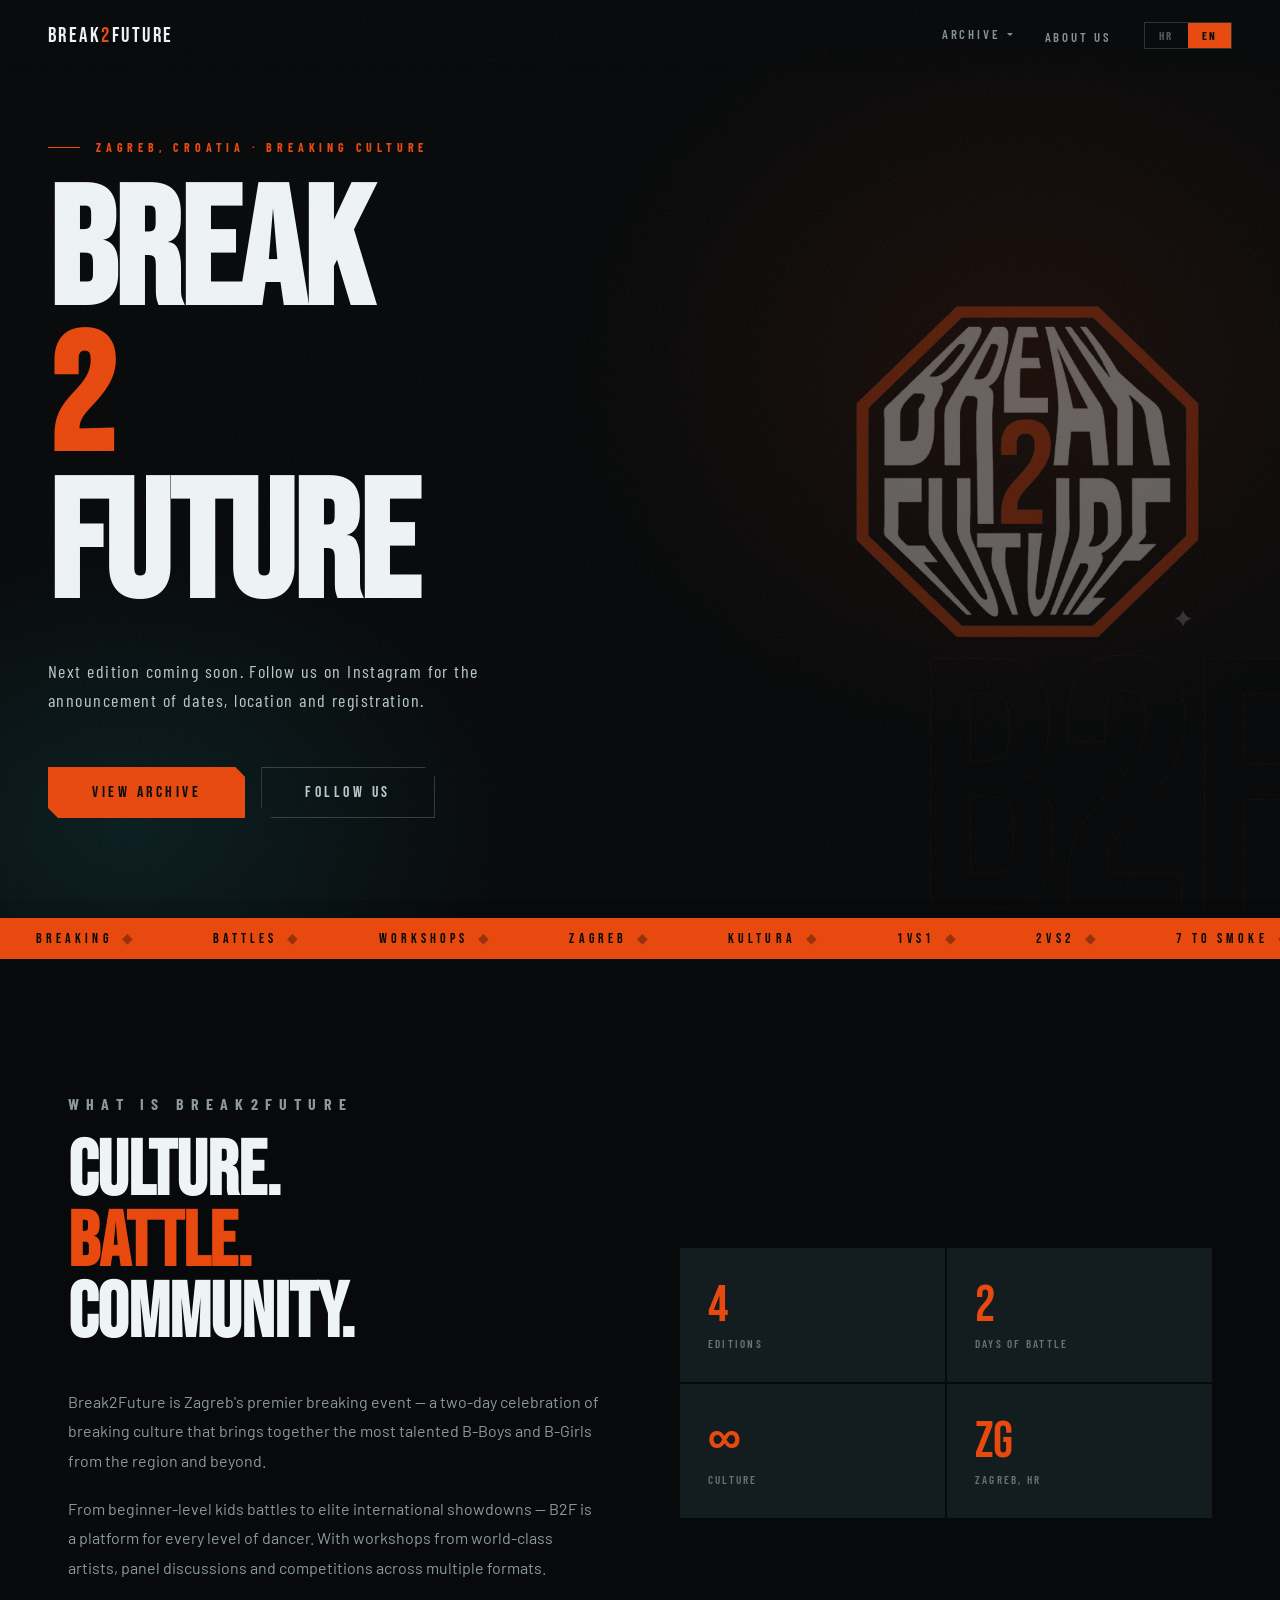
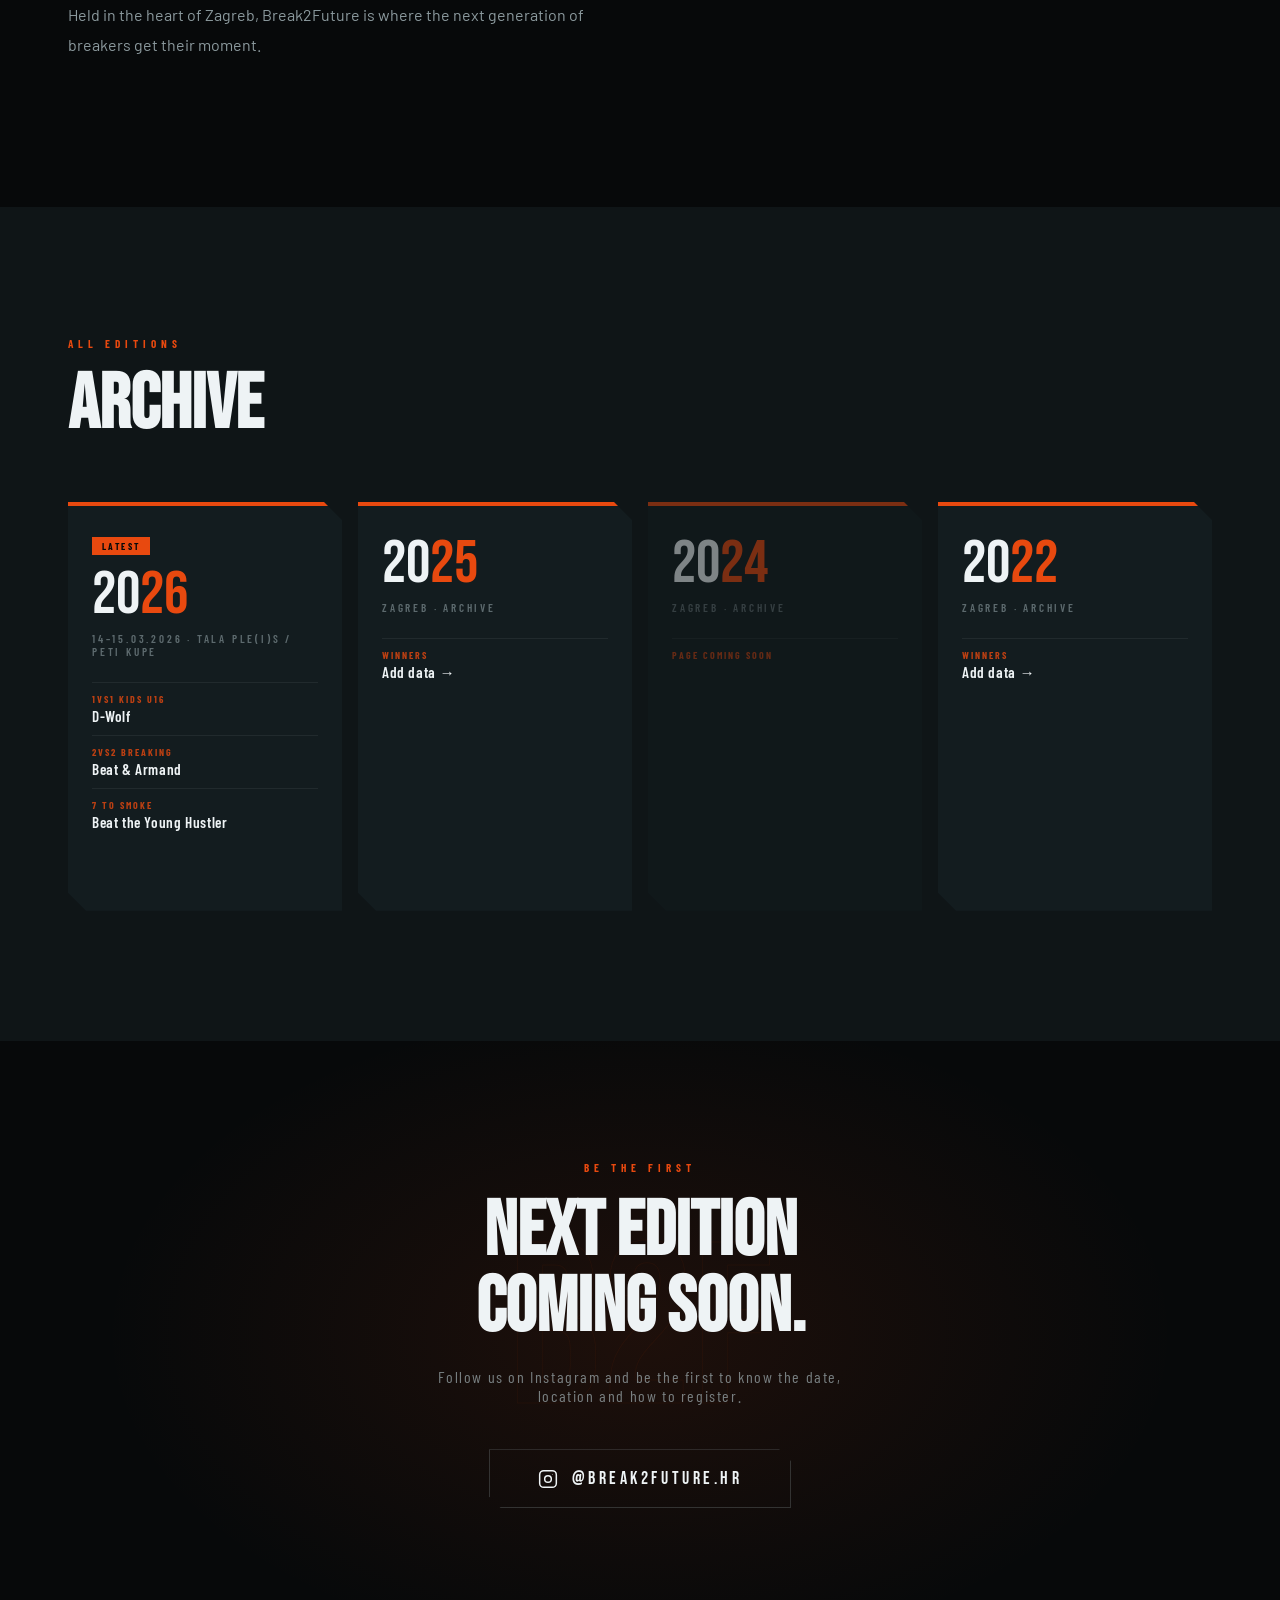
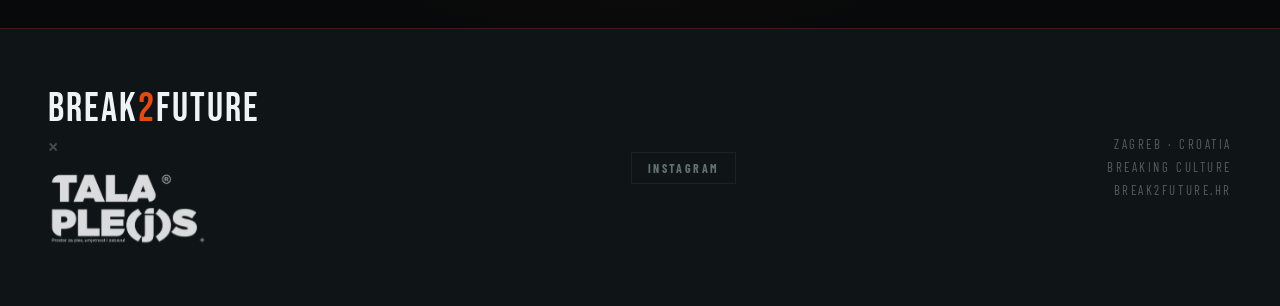
==== index.html @ 389955ac "Hero fix, unified footer + hamburger nav on all pages - index.html: 2 orange, FUTURE white in hero t" ====
<!DOCTYPE html>
<html lang="en">
<head>
<meta charset="UTF-8">
<meta name="viewport" content="width=device-width, initial-scale=1.0">
<title>BREAK2FUTURE — Breaking Event, Zagreb</title>
<meta name="description" content="Break2Future je Zagreb's premier breaking event. Battles, workshops, kultura.">
<link rel="preconnect" href="https://fonts.googleapis.com">
<link href="https://fonts.googleapis.com/css2?family=Bebas+Neue&family=Barlow+Condensed:ital,wght@0,400;0,600;0,700;1,400&family=Barlow:wght@300;400;500&display=swap" rel="stylesheet">
<style>
*, *::before, *::after { box-sizing: border-box; margin: 0; padding: 0; }

:root {
  --orange: #E8490F;
  --orange-dim: rgba(232,73,15,0.15);
  --dark: #07090A;
  --mid: #0F1517;
  --panel: #131C1F;
  --light: #B8CACF;
  --white: #EEF3F5;
}

html { scroll-behavior: smooth; }

body {
  background: var(--dark);
  color: var(--white);
  font-family: 'Barlow', sans-serif;
  overflow-x: hidden;
}

/* GRAIN */
body::after {
  content: '';
  position: fixed; inset: 0;
  background-image: url("data:image/svg+xml,%3Csvg viewBox='0 0 512 512' xmlns='http://www.w3.org/2000/svg'%3E%3Cfilter id='n'%3E%3CfeTurbulence type='fractalNoise' baseFrequency='0.75' numOctaves='4' stitchTiles='stitch'/%3E%3C/filter%3E%3Crect width='100%25' height='100%25' filter='url(%23n)'/%3E%3C/svg%3E");
  opacity: 0.035;
  pointer-events: none;
  z-index: 9999;
}

/* ── NAV ── */
nav {
  position: fixed; top: 0; left: 0; right: 0; z-index: 200;
  display: flex; align-items: center; justify-content: space-between;
  padding: 22px 48px;
  background: linear-gradient(to bottom, rgba(7,9,10,0.98) 60%, transparent);
  backdrop-filter: blur(2px);
}

.nav-logo {
  font-family: 'Bebas Neue', sans-serif;
  font-size: 1.3rem; letter-spacing: 0.12em;
  color: var(--white); text-decoration: none;
}
.nav-logo span { color: var(--orange); }

.nav-right { display: flex; align-items: center; gap: 32px; }

.nav-links { display: flex; gap: 32px; list-style: none; }
.nav-links a {
  font-family: 'Barlow Condensed', sans-serif;
  font-size: 0.8rem; font-weight: 600;
  letter-spacing: 0.22em; text-transform: uppercase;
  color: var(--light); text-decoration: none;
  opacity: 0.7; transition: opacity 0.2s, color 0.2s;
}
.nav-links a:hover { opacity: 1; color: var(--orange); }

/* ARCHIVE DROPDOWN */
.nav-dropdown {
  position: relative;
}
.nav-links .nav-dropdown-trigger {
  cursor: pointer;
  display: flex; align-items: center; gap: 6px;
  font-family: 'Barlow Condensed', sans-serif;
  font-size: 0.8rem; font-weight: 600;
  letter-spacing: 0.22em; text-transform: uppercase;
  color: var(--light);
  opacity: 0.7; transition: opacity 0.2s, color 0.2s;
}
.nav-dropdown:hover .nav-links .nav-dropdown-trigger,
.nav-dropdown:hover > .nav-dropdown-trigger { opacity: 1; color: var(--orange); }
.nav-dropdown-trigger::after {
  content: '';
  width: 0; height: 0;
  border-left: 3.5px solid transparent;
  border-right: 3.5px solid transparent;
  border-top: 3.5px solid currentColor;
  transition: transform 0.25s;
  margin-top: 1px;
}
.nav-dropdown:hover .nav-dropdown-trigger::after {
  transform: rotate(180deg);
}
.nav-dropdown-menu {
  position: absolute;
  top: calc(100% + 14px); left: 50%;
  transform: translateX(-50%);
  min-width: 200px;
  background: var(--panel);
  border: 1px solid rgba(232,73,15,0.2);
  clip-path: polygon(0 0, calc(100% - 10px) 0, 100% 10px, 100% 100%, 10px 100%, 0 calc(100% - 10px));
  padding: 8px 0;
  opacity: 0;
  visibility: hidden;
  transform: translateX(-50%) translateY(8px);
  transition: opacity 0.25s, visibility 0.25s, transform 0.25s;
  z-index: 300;
}
.nav-dropdown:hover .nav-dropdown-menu {
  opacity: 1;
  visibility: visible;
  transform: translateX(-50%) translateY(0);
}
.nav-dropdown-menu::before {
  content: '';
  position: absolute; top: -14px; left: 0; right: 0; height: 14px;
}
.nav-dropdown-item {
  display: flex; align-items: center; justify-content: space-between;
  padding: 10px 20px;
  font-family: 'Barlow Condensed', sans-serif;
  font-size: 0.8rem; font-weight: 600;
  letter-spacing: 0.12em; text-transform: uppercase;
  color: var(--light); text-decoration: none;
  opacity: 0.7;
  transition: all 0.2s;
}
.nav-dropdown-item:hover {
  opacity: 1; color: var(--orange);
  background: rgba(232,73,15,0.06);
  padding-left: 24px;
}
.nav-dropdown-item-year {
  font-family: 'Bebas Neue', sans-serif;
  font-size: 1.1rem; letter-spacing: 0.05em;
  color: var(--white);
}
.nav-dropdown-item:hover .nav-dropdown-item-year {
  color: var(--orange);
}
.nav-dropdown-badge {
  font-size: 0.55rem; font-weight: 700;
  letter-spacing: 0.2em;
  background: var(--orange); color: var(--dark);
  padding: 2px 7px; margin-left: 8px;
}
.nav-dropdown-divider {
  height: 1px;
  background: rgba(184,202,207,0.08);
  margin: 4px 16px;
}

/* LANG TOGGLE */
.lang-toggle {
  display: flex; gap: 0;
  border: 1px solid rgba(184,202,207,0.2);
}
.lang-btn {
  font-family: 'Barlow Condensed', sans-serif;
  font-size: 0.7rem; font-weight: 700; letter-spacing: 0.2em;
  padding: 6px 14px; cursor: pointer; border: none;
  background: transparent; color: var(--light);
  opacity: 0.4; transition: all 0.2s; text-transform: uppercase;
}
.lang-btn.active { background: var(--orange); color: var(--dark); opacity: 1; }

/* ── HERO ── */
.hero {
  min-height: 100vh;
  display: flex; flex-direction: column;
  justify-content: center; align-items: flex-start;
  padding: 140px 48px 100px;
  position: relative; overflow: hidden;
}

.hero-bg {
  position: absolute; inset: 0;
  background:
    radial-gradient(ellipse 55% 65% at 80% 40%, rgba(232,73,15,0.09) 0%, transparent 65%),
    radial-gradient(ellipse 50% 50% at 10% 90%, rgba(13,43,46,0.6) 0%, transparent 60%),
    var(--dark);
  transition: background 1s ease;
}

/* recap mode tints hero slightly differently */
.hero.mode-recap .hero-bg {
  background:
    radial-gradient(ellipse 55% 65% at 20% 40%, rgba(232,73,15,0.11) 0%, transparent 65%),
    radial-gradient(ellipse 50% 50% at 90% 80%, rgba(13,43,46,0.5) 0%, transparent 60%),
    var(--dark);
}

/* announcement mode — more intense orange */
.hero.mode-announcement .hero-bg {
  background:
    radial-gradient(ellipse 65% 70% at 75% 45%, rgba(232,73,15,0.16) 0%, transparent 65%),
    radial-gradient(ellipse 40% 50% at 10% 80%, rgba(13,43,46,0.7) 0%, transparent 60%),
    var(--dark);
}

/* big background text */
.hero-ghost {
  position: absolute;
  right: -2%; bottom: -4%;
  font-family: 'Bebas Neue', sans-serif;
  font-size: clamp(180px, 28vw, 420px);
  line-height: 0.85;
  color: transparent;
  -webkit-text-stroke: 1px rgba(232,73,15,0.07);
  letter-spacing: -0.02em;
  user-select: none; pointer-events: none;
  animation: fadeIn 1.2s ease both;
}

.hero-content { position: relative; z-index: 2; max-width: 900px; }

.hero-eyebrow {
  display: flex; align-items: center; gap: 16px;
  font-family: 'Barlow Condensed', sans-serif;
  font-size: 0.75rem; font-weight: 700;
  letter-spacing: 0.4em; text-transform: uppercase;
  color: var(--orange); margin-bottom: 28px;
  animation: fadeUp 0.7s ease both;
}
.hero-eyebrow::before {
  content: '';
  display: block; width: 32px; height: 1px;
  background: var(--orange);
}

.hero-title {
  font-family: 'Bebas Neue', sans-serif;
  line-height: 0.88; letter-spacing: -0.01em;
  animation: fadeUp 0.7s 0.1s ease both;
}

/* coming soon — big B2F logo style */
.hero-title.title-b2f {
  font-size: clamp(72px, 13vw, 180px);
}
.hero-title .line-outline {
  display: block;
  -webkit-text-stroke: 2px rgba(238,243,245,0.85);
  color: transparent;
}
.hero-title .line-solid { display: block; color: var(--white); }
.hero-title .line-accent { display: block; color: var(--orange); }

/* recap / announcement — event title style */
.hero-title.title-event {
  font-size: clamp(52px, 9vw, 130px);
}

/* recap badge */
.hero-badge {
  display: inline-flex; align-items: center; gap: 10px;
  background: var(--orange);
  color: var(--dark);
  font-family: 'Barlow Condensed', sans-serif;
  font-size: 0.7rem; font-weight: 700;
  letter-spacing: 0.3em; text-transform: uppercase;
  padding: 8px 18px; margin-bottom: 24px;
  animation: fadeUp 0.5s ease both;
}
.hero-badge-dot {
  width: 7px; height: 7px; border-radius: 50%;
  background: var(--dark); opacity: 0.5;
  animation: pulse 1.8s ease infinite;
}
@keyframes pulse {
  0%, 100% { opacity: 0.5; transform: scale(1); }
  50% { opacity: 1; transform: scale(1.3); }
}

/* countdown for announcement mode */
.hero-countdown {
  display: flex; gap: 0; margin-top: 40px; margin-bottom: 4px;
  animation: fadeUp 0.7s 0.25s ease both;
}
.hcd-item { text-align: center; padding: 0 20px 0 0; margin-right: 20px; border-right: 1px solid rgba(184,202,207,0.15); }
.hcd-item:last-child { border-right: none; }
.hcd-num {
  font-family: 'Bebas Neue', sans-serif;
  font-size: clamp(36px, 5vw, 60px);
  color: var(--orange); line-height: 1;
}
.hcd-unit {
  font-family: 'Barlow Condensed', sans-serif;
  font-size: 0.6rem; font-weight: 700;
  letter-spacing: 0.25em; text-transform: uppercase;
  color: var(--light); opacity: 0.45; margin-top: 4px;
}

.hero-sub {
  margin-top: 36px;
  font-family: 'Barlow Condensed', sans-serif;
  font-size: clamp(14px, 1.8vw, 18px);
  letter-spacing: 0.08em; line-height: 1.6;
  color: var(--light); opacity: 0.65; max-width: 520px;
  animation: fadeUp 0.7s 0.2s ease both;
}

.hero-actions {
  margin-top: 52px; display: flex; gap: 16px; flex-wrap: wrap;
  animation: fadeUp 0.7s 0.3s ease both;
}

.btn {
  font-family: 'Bebas Neue', sans-serif;
  font-size: 1rem; letter-spacing: 0.22em;
  padding: 16px 44px; text-decoration: none;
  display: inline-block;
  clip-path: polygon(0 0, calc(100% - 10px) 0, 100% 10px, 100% 100%, 10px 100%, 0 calc(100% - 10px));
  transition: transform 0.2s, background 0.2s, color 0.2s;
}
.btn:hover { transform: translate(-2px, -2px); }
.btn-primary { background: var(--orange); color: var(--dark); }
.btn-primary:hover { background: var(--white); }
.btn-ghost {
  background: transparent; color: var(--light);
  box-shadow: inset 0 0 0 1px rgba(184,202,207,0.25);
}
.btn-ghost:hover { color: var(--orange); box-shadow: inset 0 0 0 1px var(--orange); }

/* Octagon deco */
.hero-oct {
  position: absolute; right: 6%; top: 50%;
  transform: translateY(-50%);
  width: clamp(220px, 28vw, 440px); aspect-ratio: 1;
  opacity: 0.35; animation: fadeInLogo 2s ease both;
}

@keyframes fadeInLogo {
  from { opacity: 0; } to { opacity: 0.35; }
}

/* ── TICKER ── */
.ticker {
  background: var(--orange);
  padding: 12px 0; overflow: hidden;
}
.ticker-track {
  display: flex; width: max-content;
  animation: ticker 30s linear infinite;
}
.ticker-item {
  font-family: 'Bebas Neue', sans-serif;
  font-size: 0.85rem; letter-spacing: 0.3em;
  color: var(--dark); padding: 0 36px; white-space: nowrap;
}
.ticker-dot { opacity: 0.35; margin: 0 4px; }

/* ── ABOUT ── */
.about {
  padding: 130px 48px;
  display: grid;
  grid-template-columns: 1fr 1fr;
  gap: 80px; max-width: 1240px; margin: 0 auto;
  align-items: center;
}

.section-label {
  font-family: 'Barlow Condensed', sans-serif;
  font-size: 0.7rem; font-weight: 700;
  letter-spacing: 0.45em; text-transform: uppercase;
  color: var(--orange); margin-bottom: 20px;
}

.section-title {
  font-family: 'Bebas Neue', sans-serif;
  font-size: clamp(42px, 6vw, 82px);
  line-height: 0.93; margin-bottom: 36px;
}

.about-text p {
  font-size: 1rem; line-height: 1.85;
  color: var(--light); opacity: 0.75; margin-bottom: 18px;
}

.about-right { display: flex; flex-direction: column; gap: 2px; }

.stat-row {
  display: grid; grid-template-columns: 1fr 1fr; gap: 2px;
}

.stat {
  background: var(--panel);
  padding: 32px 28px;
  position: relative; overflow: hidden;
  transition: background 0.3s;
}
.stat:hover { background: #182022; }
.stat::after {
  content: '';
  position: absolute; bottom: 0; left: 0;
  width: 100%; height: 2px;
  background: var(--orange);
  transform: scaleX(0); transform-origin: left;
  transition: transform 0.35s;
}
.stat:hover::after { transform: scaleX(1); }
.stat-n {
  font-family: 'Bebas Neue', sans-serif;
  font-size: 3.2rem; color: var(--orange); line-height: 1;
}
.stat-l {
  font-family: 'Barlow Condensed', sans-serif;
  font-size: 0.7rem; font-weight: 600;
  letter-spacing: 0.2em; text-transform: uppercase;
  color: var(--light); opacity: 0.5; margin-top: 6px;
}

/* ── ARCHIVE ── */
.archive-section {
  background: var(--mid);
  padding: 130px 0;
}
.archive-inner {
  max-width: 1240px; margin: 0 auto; padding: 0 48px;
}

.archive-grid {
  display: grid;
  grid-template-columns: repeat(4, 1fr);
  gap: 16px; margin-top: 60px;
}

.edition-card {
  position: relative; overflow: hidden;
  background: var(--panel);
  clip-path: polygon(0 0, calc(100% - 18px) 0, 100% 18px, 100% 100%, 18px 100%, 0 calc(100% - 18px));
  text-decoration: none; color: var(--white);
  display: block;
  transition: transform 0.3s;
  group: true;
}
.edition-card:hover { transform: translateY(-6px); }

.edition-card-inner {
  padding: 0;
}

/* Colored top bar per edition */
.edition-top {
  height: 4px; width: 100%;
  background: var(--orange);
}

.edition-body { padding: 28px 24px 32px; }

.edition-year {
  font-family: 'Bebas Neue', sans-serif;
  font-size: 3.8rem; line-height: 1;
  color: var(--white);
}
.edition-year span { color: var(--orange); }

.edition-meta {
  font-family: 'Barlow Condensed', sans-serif;
  font-size: 0.7rem; font-weight: 600;
  letter-spacing: 0.25em; text-transform: uppercase;
  color: var(--light); opacity: 0.45;
  margin-top: 6px; margin-bottom: 24px;
}

.edition-winners { display: flex; flex-direction: column; gap: 10px; }

.winner-row {
  border-top: 1px solid rgba(184,202,207,0.08);
  padding-top: 10px;
}
.winner-cat {
  font-family: 'Barlow Condensed', sans-serif;
  font-size: 0.62rem; font-weight: 700;
  letter-spacing: 0.2em; text-transform: uppercase;
  color: var(--orange); opacity: 0.8; margin-bottom: 2px;
}
.winner-name {
  font-family: 'Barlow Condensed', sans-serif;
  font-size: 0.95rem; font-weight: 600;
  letter-spacing: 0.04em; color: var(--white);
}

.edition-cta {
  display: flex; align-items: center; gap: 10px;
  margin-top: 28px;
  font-family: 'Barlow Condensed', sans-serif;
  font-size: 0.72rem; font-weight: 700;
  letter-spacing: 0.3em; text-transform: uppercase;
  color: var(--orange); opacity: 0;
  transition: opacity 0.3s;
}
.edition-card:hover .edition-cta { opacity: 1; }
.edition-cta::after {
  content: '→';
  font-size: 1rem; transition: transform 0.2s;
}
.edition-card:hover .edition-cta::after { transform: translateX(4px); }

/* Archive: current edition badge */
.badge-current {
  display: inline-block;
  background: var(--orange);
  color: var(--dark);
  font-family: 'Barlow Condensed', sans-serif;
  font-size: 0.6rem; font-weight: 700;
  letter-spacing: 0.25em; text-transform: uppercase;
  padding: 3px 10px; margin-bottom: 10px;
}

/* ── CTA BAND ── */
.cta-band {
  padding: 120px 48px;
  text-align: center;
  position: relative; overflow: hidden;
}

.cta-band-bg {
  position: absolute; inset: 0;
  background: radial-gradient(ellipse 60% 80% at 50% 50%, rgba(232,73,15,0.1) 0%, transparent 70%);
}

.cta-band-ghost {
  position: absolute;
  font-family: 'Bebas Neue', sans-serif;
  font-size: clamp(100px, 18vw, 260px);
  color: transparent;
  -webkit-text-stroke: 1px rgba(232,73,15,0.05);
  top: 50%; left: 50%;
  transform: translate(-50%, -50%);
  white-space: nowrap; pointer-events: none;
}

.cta-band-content { position: relative; z-index: 2; }

.cta-band-title {
  font-family: 'Bebas Neue', sans-serif;
  font-size: clamp(36px, 6vw, 80px);
  line-height: 1; margin-bottom: 20px;
}

.cta-band-sub {
  font-family: 'Barlow Condensed', sans-serif;
  font-size: 1rem; letter-spacing: 0.1em;
  color: var(--light); opacity: 0.6;
  margin-bottom: 44px; max-width: 420px; margin-left: auto; margin-right: auto;
}

.ig-link {
  display: inline-flex; align-items: center; gap: 14px;
  font-family: 'Bebas Neue', sans-serif;
  font-size: 1.1rem; letter-spacing: 0.2em;
  color: var(--white); text-decoration: none;
  border: 1px solid rgba(184,202,207,0.2);
  padding: 18px 48px;
  clip-path: polygon(0 0, calc(100% - 12px) 0, 100% 12px, 100% 100%, 12px 100%, 0 calc(100% - 12px));
  transition: all 0.25s;
}
.ig-link:hover {
  background: var(--orange);
  border-color: var(--orange);
  color: var(--dark);
  transform: translate(-2px,-2px);
}
.ig-icon { width: 20px; height: 20px; }

/* ── FOOTER ── */
footer {
  background: var(--mid); padding: 60px 48px;
  display: flex; justify-content: space-between; align-items: center;
  border-top: 1px solid rgba(232,73,15,0.2);
  flex-wrap: wrap; gap: 24px;
}
.footer-collab { display: flex; flex-direction: column; align-items: flex-start; gap: 0; }
.footer-logo { font-family: 'Bebas Neue', sans-serif; font-size: 2.5rem; letter-spacing: 0.05em; line-height: 1; color: var(--white); }
.footer-logo span { color: var(--orange); }
.footer-x { font-family: 'Bebas Neue', sans-serif; font-size: 1.6rem; color: var(--light); opacity: 0.3; line-height: 1.6; letter-spacing: 0.1em; }
.footer-partner-logo { max-width: 160px; mix-blend-mode: screen; opacity: 0.85; display: block; }
.footer-info { font-family: 'Barlow Condensed', sans-serif; font-size: 0.8rem; letter-spacing: 0.2em; color: var(--light); opacity: 0.4; text-align: right; text-transform: uppercase; line-height: 1.8; }
.social-links { display: flex; gap: 16px; }
.social-link { font-family: 'Barlow Condensed', sans-serif; font-size: 0.75rem; font-weight: 700; letter-spacing: 0.2em; text-transform: uppercase; color: var(--light); text-decoration: none; opacity: 0.5; padding: 8px 16px; border: 1px solid rgba(200,212,214,0.15); transition: opacity 0.2s, color 0.2s; }
.social-link:hover { opacity: 1; color: var(--orange); border-color: var(--orange); }

/* ── HAMBURGER ── */
.hamburger { display: none; flex-direction: column; gap: 5px; cursor: pointer; background: none; border: none; padding: 4px; z-index: 300; }
.hamburger span { display: block; width: 24px; height: 2px; background: var(--white); transition: all 0.3s; border-radius: 1px; }
.hamburger.open span:nth-child(1) { transform: translateY(7px) rotate(45deg); }
.hamburger.open span:nth-child(2) { opacity: 0; }
.hamburger.open span:nth-child(3) { transform: translateY(-7px) rotate(-45deg); }
.mobile-nav { display: none; position: fixed; inset: 0; background: rgba(7,9,10,0.98); z-index: 250; flex-direction: column; align-items: center; justify-content: center; gap: 28px; }
.mobile-nav.open { display: flex; }
.mobile-nav a { font-family: 'Bebas Neue', sans-serif; font-size: 2.2rem; letter-spacing: 0.12em; color: var(--white); text-decoration: none; transition: color 0.2s; }
.mobile-nav a:hover { color: var(--orange); }
.mobile-nav .lang-toggle { margin-top: 12px; border: 1px solid rgba(200,212,214,0.2); }

/* ── SCROLL REVEAL ── */
.reveal {
  opacity: 0; transform: translateY(36px);
  transition: opacity 0.65s ease, transform 0.65s ease;
}
.reveal.visible { opacity: 1; transform: none; }

/* ── ANIMATIONS ── */
@keyframes fadeUp {
  from { opacity: 0; transform: translateY(28px); }
  to   { opacity: 1; transform: translateY(0); }
}
@keyframes fadeIn {
  from { opacity: 0; } to { opacity: 1; }
}
@keyframes spin {
  to { transform: translateY(-50%) rotate(360deg); }
}
@keyframes ticker {
  from { transform: translateX(0); }
  to   { transform: translateX(-50%); }
}

/* ── RESPONSIVE ── */
@media (max-width: 900px) {
  nav { padding: 18px 24px; }
  .nav-links { display: none; }
  .nav-dropdown-menu { display: none; }
  .nav-right .lang-toggle { display: none; }
  .hamburger { display: flex; }
  .hero { padding: 110px 24px 80px; }
  .hero-oct { display: none; }
  .about { grid-template-columns: 1fr; gap: 48px; padding: 80px 24px; }
  .stat-row { grid-template-columns: 1fr 1fr; }
  .archive-grid { grid-template-columns: 1fr 1fr; }
  .archive-inner { padding: 0 24px; }
  .cta-band { padding: 80px 24px; }
  footer { flex-direction: column; align-items: center; text-align: center; padding: 40px 24px; }
  .footer-collab { align-items: center; }
  .footer-info { text-align: center; }
}
@media (max-width: 540px) {
  .archive-grid { grid-template-columns: 1fr; }
  .stat-row { grid-template-columns: 1fr; }
}
</style>
</head>
<body>

<!-- NAV -->
<nav>
  <a href="index.html" class="nav-logo">BREAK<span>2</span>FUTURE</a>
  <div class="nav-right">
    <ul class="nav-links">
      <li class="nav-dropdown">
        <a class="nav-dropdown-trigger" data-hr="Arhiva" data-en="Archive">Arhiva</a>
        <div class="nav-dropdown-menu">
          <a href="b2f-2026.html" class="nav-dropdown-item">
            <span class="nav-dropdown-item-year">2026</span>
            <span class="nav-dropdown-badge" data-hr="NAJNOVIJE" data-en="LATEST">NAJNOVIJE</span>
          </a>
          <div class="nav-dropdown-divider"></div>
          <a href="b2f-2025.html" class="nav-dropdown-item">
            <span class="nav-dropdown-item-year">2025</span>
          </a>
          <div class="nav-dropdown-divider"></div>
          <a href="b2f-2022.html" class="nav-dropdown-item">
            <span class="nav-dropdown-item-year">2022</span>
          </a>
          <div class="nav-dropdown-divider"></div>
          <a href="#archive" class="nav-dropdown-item" data-hr="Sva izdanja →" data-en="All editions →">
            All editions →
          </a>
        </div>
      </li>
      <li><a href="about.html" data-hr="O nama" data-en="About us">O nama</a></li>
    </ul>
    <div class="lang-toggle">
      <button class="lang-btn" data-lang="hr" onclick="setLang('hr')">HR</button>
      <button class="lang-btn active" data-lang="en" onclick="setLang('en')">EN</button>
    </div>
    <button class="hamburger" id="hamburger" aria-label="Menu"><span></span><span></span><span></span></button>
  </div>
</nav>

<!-- MOBILE NAV -->
<div class="mobile-nav" id="mobile-nav">
  <a href="b2f-2026.html">2026</a>
  <a href="b2f-2025.html">2025</a>
  <a href="b2f-2022.html">2022</a>
  <a href="about.html" data-hr="O nama" data-en="About us">About us</a>
  <div class="lang-toggle">
    <button class="lang-btn" data-lang="hr" onclick="setLang('hr')">HR</button>
    <button class="lang-btn active" data-lang="en" onclick="setLang('en')">EN</button>
  </div>
</div>

<!-- HERO — populated by SITE_CONFIG in JS -->
<section class="hero" id="hero">
  <div class="hero-bg"></div>
  <div class="hero-ghost" id="hero-ghost">B2F</div>
  <img class="hero-oct" src="logo.png" alt="Break2Future Logo">
  <div class="hero-content" id="hero-content"></div>
</section>

<!-- TICKER -->
<div class="ticker">
  <div class="ticker-track" id="ticker">
    <span class="ticker-item">BREAKING <span class="ticker-dot">◆</span></span>
    <span class="ticker-item">BATTLES <span class="ticker-dot">◆</span></span>
    <span class="ticker-item">WORKSHOPS <span class="ticker-dot">◆</span></span>
    <span class="ticker-item">ZAGREB <span class="ticker-dot">◆</span></span>
    <span class="ticker-item">KULTURA <span class="ticker-dot">◆</span></span>
    <span class="ticker-item">1VS1 <span class="ticker-dot">◆</span></span>
    <span class="ticker-item">2VS2 <span class="ticker-dot">◆</span></span>
    <span class="ticker-item">7 TO SMOKE <span class="ticker-dot">◆</span></span>
    <span class="ticker-item">BREAK2FUTURE <span class="ticker-dot">◆</span></span>
    <span class="ticker-item">BREAKING <span class="ticker-dot">◆</span></span>
    <span class="ticker-item">BATTLES <span class="ticker-dot">◆</span></span>
    <span class="ticker-item">WORKSHOPS <span class="ticker-dot">◆</span></span>
    <span class="ticker-item">ZAGREB <span class="ticker-dot">◆</span></span>
    <span class="ticker-item">KULTURA <span class="ticker-dot">◆</span></span>
    <span class="ticker-item">1VS1 <span class="ticker-dot">◆</span></span>
    <span class="ticker-item">2VS2 <span class="ticker-dot">◆</span></span>
    <span class="ticker-item">7 TO SMOKE <span class="ticker-dot">◆</span></span>
    <span class="ticker-item">BREAK2FUTURE <span class="ticker-dot">◆</span></span>
  </div>
</div>

<!-- ABOUT -->
<section class="about" id="about">
  <div class="about-text reveal">
    <p class="section-label" data-hr="Što je Break2Future" data-en="What is Break2Future">Što je Break2Future</p>
    <h2 class="section-title" data-hr="KULTURA.<br><span style='color:var(--orange)'>BITKA.</span><br>ZAJEDNICA." data-en="CULTURE.<br><span style='color:var(--orange)'>BATTLE.</span><br>COMMUNITY.">KULTURA.<br><span style="color:var(--orange)">BITKA.</span><br>ZAJEDNICA.</h2>
    <p data-hr="Break2Future je Zagreb's premier breaking event — dvodnevna proslava breaking kulture koja spaja najtalentiranije B-Boy i B-Girl plesače iz regije i šire." data-en="Break2Future is Zagreb's premier breaking event — a two-day celebration of breaking culture that brings together the most talented B-Boys and B-Girls from the region and beyond.">
      Break2Future je Zagreb's premier breaking event — dvodnevna proslava breaking kulture koja spaja najtalentiranije B-Boy i B-Girl plesače iz regije i šire.
    </p>
    <p data-hr="Od kids battles za početnike do elitnih međunarodnih showdowna — B2F je platforma za svaki level plesača. Uz radionice svjetski poznatih umjetnika, panel diskusije i natjecanja u više formata." data-en="From beginner-level kids battles to elite international showdowns — B2F is a platform for every level of dancer. With workshops from world-class artists, panel discussions and competitions across multiple formats.">
      Od kids battles za početnike do elitnih međunarodnih showdowna — B2F je platforma za svaki level plesača. Uz radionice svjetski poznatih umjetnika, panel diskusije i natjecanja u više formata.
    </p>
    <p data-hr="Odigrano u srcu Zagreba, Break2Future je mjesto gdje nova generacija breakera dobiva svoju priliku." data-en="Held in the heart of Zagreb, Break2Future is where the next generation of breakers get their moment.">
      Odigrano u srcu Zagreba, Break2Future je mjesto gdje nova generacija breakera dobiva svoju priliku.
    </p>
  </div>
  <div class="about-right reveal">
    <div class="stat-row">
      <div class="stat">
        <div class="stat-n">4</div>
        <div class="stat-l" data-hr="Izdanja" data-en="Editions">Izdanja</div>
      </div>
      <div class="stat">
        <div class="stat-n">2</div>
        <div class="stat-l" data-hr="Dana bitke" data-en="Days of battle">Dana bitke</div>
      </div>
    </div>
    <div class="stat-row">
      <div class="stat">
        <div class="stat-n">∞</div>
        <div class="stat-l" data-hr="Kultura" data-en="Culture">Kultura</div>
      </div>
      <div class="stat">
        <div class="stat-n">ZG</div>
        <div class="stat-l" data-hr="Zagreb, HR" data-en="Zagreb, HR">Zagreb, HR</div>
      </div>
    </div>
  </div>
</section>

<!-- ARCHIVE -->
<section class="archive-section" id="archive">
  <div class="archive-inner">
    <p class="section-label reveal" data-hr="Sva izdanja" data-en="All editions">Sva izdanja</p>
    <h2 class="section-title reveal" data-hr="ARHIVA" data-en="ARCHIVE">ARHIVA</h2>

    <div class="archive-grid">

      <!-- B2F 2026 -->
      <a href="b2f-2026.html" class="edition-card reveal">
        <div class="edition-top"></div>
        <div class="edition-body">
          <div class="badge-current" data-hr="Najnovije" data-en="Latest">Najnovije</div>
          <div class="edition-year">20<span>26</span></div>
          <div class="edition-meta">14–15.03.2026 · Tala Ple(i)s / Peti Kupe</div>
          <div class="edition-winners">
            <div class="winner-row">
              <div class="winner-cat" data-hr="1VS1 Kids U16" data-en="1VS1 Kids U16">1VS1 Kids U16</div>
              <div class="winner-name">D-Wolf</div>
            </div>
            <div class="winner-row">
              <div class="winner-cat">2VS2 Breaking</div>
              <div class="winner-name">Beat & Armand</div>
            </div>
            <div class="winner-row">
              <div class="winner-cat">7 to Smoke</div>
              <div class="winner-name">Beat the Young Hustler</div>
            </div>
          </div>
          <div class="edition-cta" data-hr="Pogledaj izdanje" data-en="View edition">Pogledaj izdanje</div>
        </div>
      </a>

      <!-- B2F 2025 -->
      <a href="b2f-2025.html" class="edition-card reveal">
        <div class="edition-top"></div>
        <div class="edition-body">
          <div class="edition-year">20<span>25</span></div>
          <div class="edition-meta" data-hr="Zagreb · Arhiva" data-en="Zagreb · Archive">Zagreb · Arhiva</div>
          <div class="edition-winners">
            <div class="winner-row">
              <div class="winner-cat" data-hr="Pobjednici" data-en="Winners">Pobjednici</div>
              <div class="winner-name" data-hr="Dodaj podatke →" data-en="Add data →">Dodaj podatke →</div>
            </div>
          </div>
          <div class="edition-cta" data-hr="Pogledaj izdanje" data-en="View edition">Pogledaj izdanje</div>
        </div>
      </a>

      <!-- B2F 2024 -->
      <div class="edition-card reveal" style="opacity:0.5;cursor:default;">
        <div class="edition-top"></div>
        <div class="edition-body">
          <div class="edition-year">20<span>24</span></div>
          <div class="edition-meta" data-hr="Zagreb · Arhiva" data-en="Zagreb · Archive">Zagreb · Arhiva</div>
          <div class="edition-winners">
            <div class="winner-row">
              <div class="winner-cat" data-hr="Stranica dolazi uskoro" data-en="Page coming soon">Stranica dolazi uskoro</div>
            </div>
          </div>
        </div>
      </div>

      <!-- B2F 2022 -->
      <a href="b2f-2022.html" class="edition-card reveal">
        <div class="edition-top"></div>
        <div class="edition-body">
          <div class="edition-year">20<span>22</span></div>
          <div class="edition-meta" data-hr="Zagreb · Arhiva" data-en="Zagreb · Archive">Zagreb · Archive</div>
          <div class="edition-winners">
            <div class="winner-row">
              <div class="winner-cat" data-hr="Pobjednici" data-en="Winners">Winners</div>
              <div class="winner-name" data-hr="Dodaj podatke →" data-en="Add data →">Add data →</div>
            </div>
          </div>
          <div class="edition-cta" data-hr="Pogledaj izdanje" data-en="View edition">View edition</div>
        </div>
      </a>

    </div>
  </div>
</section>

<!-- CTA / FOLLOW -->
<section class="cta-band" id="follow">
  <div class="cta-band-bg"></div>
  <div class="cta-band-ghost">B2F</div>
  <div class="cta-band-content reveal">
    <p class="section-label" data-hr="Budi prvi" data-en="Be the first">Budi prvi</p>
    <h2 class="cta-band-title" data-hr="IDUĆE IZDANJE<br>USKORO." data-en="NEXT EDITION<br>COMING SOON.">IDUĆE IZDANJE<br>USKORO.</h2>
    <p class="cta-band-sub" data-hr="Prati nas na Instagramu i budi prvi koji će saznati datum, lokaciju i kako se registrirati." data-en="Follow us on Instagram and be the first to know the date, location and how to register.">
      Prati nas na Instagramu i budi prvi koji će saznati datum, lokaciju i kako se registrirati.
    </p>
    <a href="https://www.instagram.com/break2future.hr/" target="_blank" class="ig-link">
      <svg class="ig-icon" viewBox="0 0 24 24" fill="none" stroke="currentColor" stroke-width="1.8" stroke-linecap="round" stroke-linejoin="round">
        <rect x="2" y="2" width="20" height="20" rx="5" ry="5"/>
        <circle cx="12" cy="12" r="4"/>
        <circle cx="17.5" cy="6.5" r="0.5" fill="currentColor" stroke="none"/>
      </svg>
      @break2future.hr
    </a>
  </div>
</section>

<!-- FOOTER -->
<footer>
  <div class="footer-collab">
    <div class="footer-logo">BREAK<span>2</span>FUTURE</div>
    <div class="footer-x">×</div>
    <img src="photos/tala-logo.png" alt="Tala Ple(j)s" class="footer-partner-logo">
  </div>
  <div class="social-links">
    <a href="https://www.instagram.com/break2future.hr/" target="_blank" class="social-link">Instagram</a>
  </div>
  <div class="footer-info">
    Zagreb · Croatia<br>
    breaking culture<br>
    break2future.hr
  </div>
</footer>

<script>
// ════════════════════════════════════════════════════
//  SITE CONFIG — jedina stvar koju treba mijenjati
//  mode: 'coming_soon' | 'recap' | 'announcement'
// ════════════════════════════════════════════════════
const SITE_CONFIG = {

  // ── Trenutni mode ──────────────────────────────────
  // Promijeni ovo kada se stanje mijenja:
  //   'coming_soon'   → između recapa i sljedeće najave
  //   'recap'         → odmah nakon eventa
  //   'announcement'  → kada je sljedeći event najavljen
  mode: 'coming_soon',

  // ── Recap (ispuni nakon eventa) ────────────────────
  recap: {
    edition: '2026',
    date_hr: '14–15. ožujka 2026.',
    date_en: 'March 14–15, 2026',
    location: 'Tala Ple(i)s / Peti Kupe, Zagreb',
    headline_hr: 'B2F 2026 JE ODIGRAN.',
    headline_en: 'B2F 2026 IS DONE.',
    sub_hr: 'Hvala svima koji su bili dio ovogodišnjeg Break2Future. Pogledajte recap izdanja.',
    sub_en: 'Thank you to everyone who was part of this year\'s Break2Future. Check out the edition recap.',
    link: 'b2f-2026.html',
    cta_hr: 'Pogledaj recap',
    cta_en: 'View recap',
  },

  // ── Announcement (ispuni kada ima nova najava) ──────
  announcement: {
    edition: '2027',
    date_hr: 'XX. 2027.',          // npr. '14–15. ožujka 2027.'
    date_en: 'XX 2027',
    location: 'Zagreb',
    headline_hr: 'BREAK2FUTURE\n2027',
    headline_en: 'BREAK2FUTURE\n2027',
    sub_hr: 'Sljedeće izdanje je potvrđeno. Registracija uskoro otvorena.',
    sub_en: 'The next edition is confirmed. Registration opening soon.',
    event_date: '2027-03-14T10:00:00', // za countdown
    link: 'b2f-2027.html',
    cta_primary_hr: 'Registriraj se',
    cta_primary_en: 'Register',
    cta_secondary_hr: 'Saznaj više',
    cta_secondary_en: 'Learn more',
  },
};
// ════════════════════════════════════════════════════

// ── Aktivni jezik ────────────────────────────────────
let activeLang = localStorage.getItem('b2f-lang') || 'en';

// ── Render hero po modu ──────────────────────────────
function renderHero() {
  const hero = document.getElementById('hero');
  const content = document.getElementById('hero-content');
  const ghost = document.getElementById('hero-ghost');
  const { mode, recap, announcement } = SITE_CONFIG;

  hero.className = 'hero mode-' + mode;

  if (mode === 'coming_soon') {
    ghost.textContent = 'B2F';
    content.innerHTML = `
      <p class="hero-eyebrow">
        <span data-hr="Zagreb, Hrvatska · Breaking kultura"
              data-en="Zagreb, Croatia · Breaking culture">
          ${activeLang === 'hr' ? 'Zagreb, Hrvatska · Breaking kultura' : 'Zagreb, Croatia · Breaking culture'}
        </span>
      </p>
      <h1 class="hero-title title-b2f">
        <span class="line-solid">BREAK</span>
        <span class="line-accent">2</span>
        <span class="line-solid">FUTURE</span>
      </h1>
      <p class="hero-sub"
         data-hr="Sljedeće izdanje uskoro. Pratite nas na Instagramu za najavu datuma, lokacije i registracije."
         data-en="Next edition coming soon. Follow us on Instagram for the announcement of dates, location and registration.">
        ${activeLang === 'hr'
          ? 'Sljedeće izdanje uskoro. Pratite nas na Instagramu za najavu datuma, lokacije i registracije.'
          : 'Next edition coming soon. Follow us on Instagram for the announcement of dates, location and registration.'}
      </p>
      <div class="hero-actions">
        <a href="#archive" class="btn btn-primary"
           data-hr="Pogledaj arhivu" data-en="View Archive">
           ${activeLang === 'hr' ? 'Pogledaj arhivu' : 'View Archive'}
        </a>
        <a href="https://www.instagram.com/break2future.hr/" target="_blank"
           class="btn btn-ghost"
           data-hr="Prati nas" data-en="Follow us">
           ${activeLang === 'hr' ? 'Prati nas' : 'Follow us'}
        </a>
      </div>
    `;

  } else if (mode === 'recap') {
    ghost.textContent = recap.edition;
    const date = activeLang === 'hr' ? recap.date_hr : recap.date_en;
    const headline = activeLang === 'hr' ? recap.headline_hr : recap.headline_en;
    const sub = activeLang === 'hr' ? recap.sub_hr : recap.sub_en;
    const cta = activeLang === 'hr' ? recap.cta_hr : recap.cta_en;
    const archiveCta = activeLang === 'hr' ? 'Sva izdanja' : 'All editions';

    content.innerHTML = `
      <div class="hero-badge">
        <span class="hero-badge-dot"></span>
        <span data-hr="Upravo odigrano" data-en="Just happened">
          ${activeLang === 'hr' ? 'Upravo odigrano' : 'Just happened'}
        </span>
      </div>
      <p class="hero-eyebrow">
        <span>${date} · ${recap.location}</span>
      </p>
      <h1 class="hero-title title-event">
        ${headline.split('\n').map((line, i) =>
          `<span class="${i === 0 ? 'line-solid' : 'line-accent'}">${line}</span>`
        ).join('')}
      </h1>
      <p class="hero-sub"
         data-hr="${recap.sub_hr}"
         data-en="${recap.sub_en}">
        ${sub}
      </p>
      <div class="hero-actions">
        <a href="${recap.link}" class="btn btn-primary"
           data-hr="${recap.cta_hr}" data-en="${recap.cta_en}">${cta}</a>
        <a href="#archive" class="btn btn-ghost"
           data-hr="Sva izdanja" data-en="All editions">${archiveCta}</a>
      </div>
    `;

  } else if (mode === 'announcement') {
    ghost.textContent = announcement.edition;
    const date = activeLang === 'hr' ? announcement.date_hr : announcement.date_en;
    const headline = activeLang === 'hr' ? announcement.headline_hr : announcement.headline_en;
    const sub = activeLang === 'hr' ? announcement.sub_hr : announcement.sub_en;
    const ctaPrimary = activeLang === 'hr' ? announcement.cta_primary_hr : announcement.cta_primary_en;
    const ctaSecondary = activeLang === 'hr' ? announcement.cta_secondary_hr : announcement.cta_secondary_en;
    const countdownLabel = activeLang === 'hr' ? 'Do eventa' : 'Until event';

    content.innerHTML = `
      <p class="hero-eyebrow">
        <span>${date} · ${announcement.location}</span>
      </p>
      <h1 class="hero-title title-event">
        ${headline.split('\n').map((line, i) =>
          `<span class="${i === 0 ? 'line-solid' : 'line-accent'}">${line}</span>`
        ).join('')}
      </h1>
      <div class="hero-countdown" id="hero-cd">
        <div class="hcd-item"><div class="hcd-num" id="cd-d">--</div><div class="hcd-unit" data-hr="Dana" data-en="Days">${activeLang === 'hr' ? 'Dana' : 'Days'}</div></div>
        <div class="hcd-item"><div class="hcd-num" id="cd-h">--</div><div class="hcd-unit" data-hr="Sati" data-en="Hours">${activeLang === 'hr' ? 'Sati' : 'Hours'}</div></div>
        <div class="hcd-item"><div class="hcd-num" id="cd-m">--</div><div class="hcd-unit" data-hr="Minuta" data-en="Minutes">${activeLang === 'hr' ? 'Minuta' : 'Minutes'}</div></div>
        <div class="hcd-item"><div class="hcd-num" id="cd-s">--</div><div class="hcd-unit" data-hr="Sekundi" data-en="Seconds">${activeLang === 'hr' ? 'Sekundi' : 'Seconds'}</div></div>
      </div>
      <p class="hero-sub"
         data-hr="${announcement.sub_hr}"
         data-en="${announcement.sub_en}">
        ${sub}
      </p>
      <div class="hero-actions">
        <a href="${announcement.link}" class="btn btn-primary"
           data-hr="${announcement.cta_primary_hr}"
           data-en="${announcement.cta_primary_en}">${ctaPrimary}</a>
        <a href="#archive" class="btn btn-ghost"
           data-hr="${announcement.cta_secondary_hr}"
           data-en="${announcement.cta_secondary_en}">${ctaSecondary}</a>
      </div>
    `;

    // start countdown
    startCountdown(announcement.event_date);
  }

  // re-apply lang attributes after render
  applyLang(activeLang);
}

// ── Countdown ────────────────────────────────────────
let cdInterval = null;
function startCountdown(targetDate) {
  if (cdInterval) clearInterval(cdInterval);
  function tick() {
    const diff = new Date(targetDate) - new Date();
    if (diff <= 0) { clearInterval(cdInterval); return; }
    const d = Math.floor(diff / 86400000);
    const h = Math.floor((diff % 86400000) / 3600000);
    const m = Math.floor((diff % 3600000) / 60000);
    const s = Math.floor((diff % 60000) / 1000);
    const fmt = n => String(n).padStart(2, '0');
    const el = id => document.getElementById(id);
    if (el('cd-d')) el('cd-d').textContent = fmt(d);
    if (el('cd-h')) el('cd-h').textContent = fmt(h);
    if (el('cd-m')) el('cd-m').textContent = fmt(m);
    if (el('cd-s')) el('cd-s').textContent = fmt(s);
  }
  tick();
  cdInterval = setInterval(tick, 1000);
}

// ── Language ─────────────────────────────────────────
function applyLang(lang) {
  document.querySelectorAll('[data-hr]').forEach(el => {
    const txt = el.getAttribute('data-' + lang);
    if (txt) el.innerHTML = txt;
  });
  document.documentElement.lang = lang;
}

function setLang(lang) {
  activeLang = lang;
  localStorage.setItem('b2f-lang', lang);
  document.querySelectorAll('.lang-btn').forEach(b =>
    b.classList.toggle('active', (b.dataset.lang || b.textContent.toLowerCase()) === lang)
  );
  renderHero();
  applyLang(lang);
}

// ── Init ──────────────────────────────────────────────
renderHero();

// ── Scroll reveal ─────────────────────────────────────
const observer = new IntersectionObserver((entries) => {
  entries.forEach((e, i) => {
    if (e.isIntersecting) {
      setTimeout(() => e.target.classList.add('visible'), i * 90);
      observer.unobserve(e.target);
    }
  });
}, { threshold: 0.1 });
document.querySelectorAll('.reveal').forEach(el => observer.observe(el));

// ── Hamburger ─────────────────────────────────────────
const hamburger = document.getElementById('hamburger');
const mobileNav = document.getElementById('mobile-nav');
hamburger.addEventListener('click', () => {
  hamburger.classList.toggle('open');
  mobileNav.classList.toggle('open');
  document.body.style.overflow = mobileNav.classList.contains('open') ? 'hidden' : '';
});
mobileNav.querySelectorAll('a').forEach(a => {
  a.addEventListener('click', () => {
    hamburger.classList.remove('open');
    mobileNav.classList.remove('open');
    document.body.style.overflow = '';
  });
});
</script>
</body>
</html>
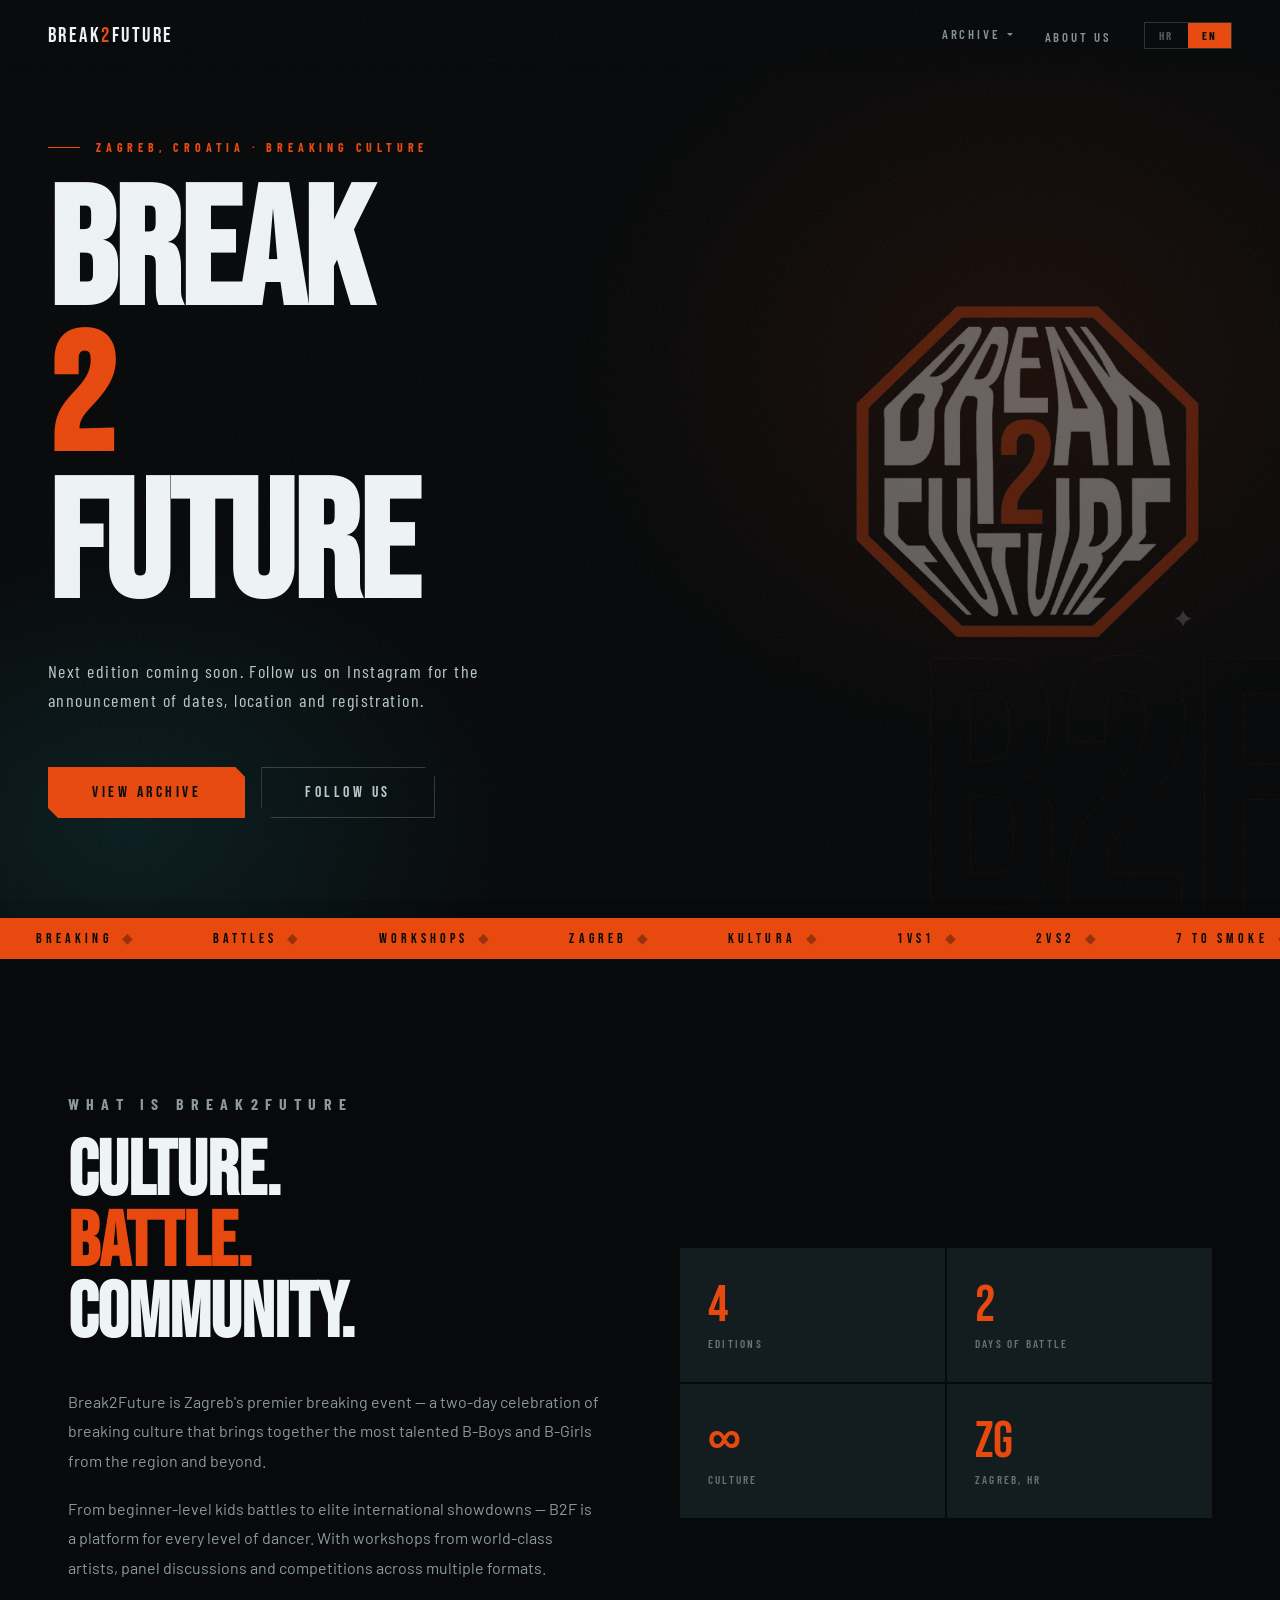
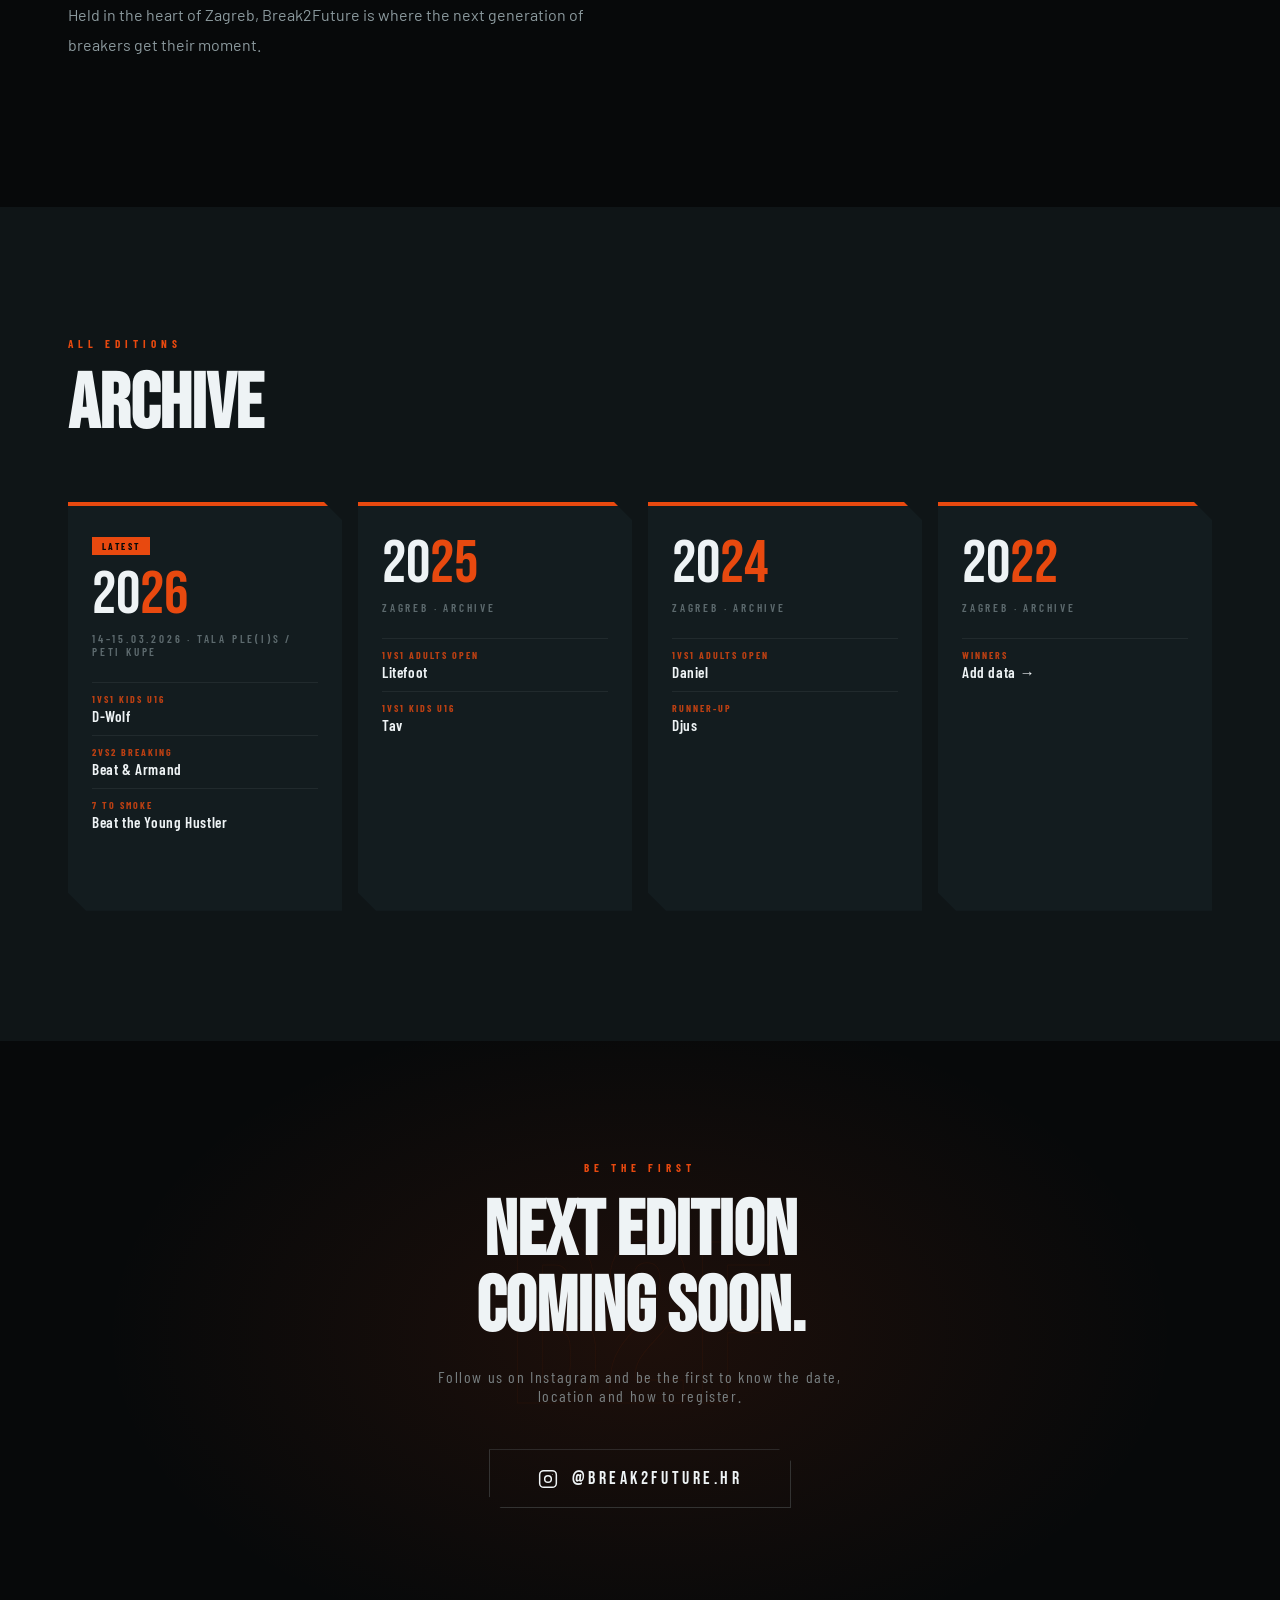
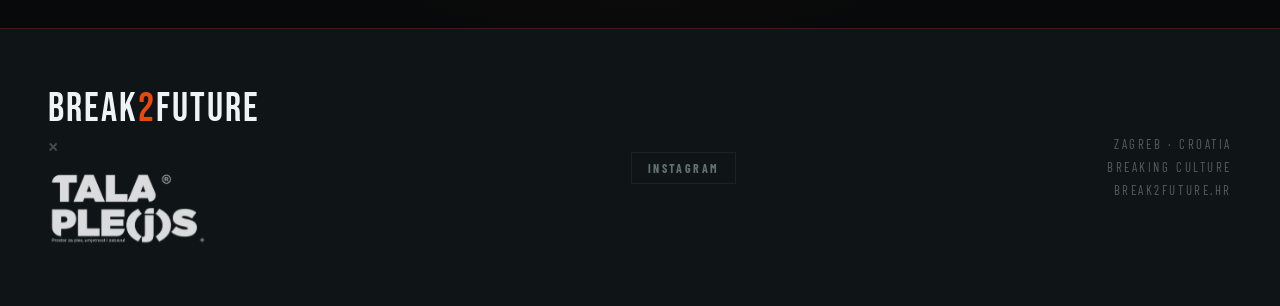
==== commit cc963d99: "Reorder b2f-2024 sections; combined podium block; update index archive b2f-2024: Results first (Dani" ====
--- a/index.html
+++ b/index.html
@@ -7,6 +7,7 @@
 <meta name="description" content="Break2Future je Zagreb's premier breaking event. Battles, workshops, kultura.">
 <link rel="preconnect" href="https://fonts.googleapis.com">
 <link href="https://fonts.googleapis.com/css2?family=Bebas+Neue&family=Barlow+Condensed:ital,wght@0,400;0,600;0,700;1,400&family=Barlow:wght@300;400;500&display=swap" rel="stylesheet">
+<link rel="stylesheet" href="style.css">
 <style>
 *, *::before, *::after { box-sizing: border-box; margin: 0; padding: 0; }
 
@@ -567,34 +568,7 @@
 }
 .ig-icon { width: 20px; height: 20px; }
 
-/* ── FOOTER ── */
-footer {
-  background: var(--mid); padding: 60px 48px;
-  display: flex; justify-content: space-between; align-items: center;
-  border-top: 1px solid rgba(232,73,15,0.2);
-  flex-wrap: wrap; gap: 24px;
-}
-.footer-collab { display: flex; flex-direction: column; align-items: flex-start; gap: 0; }
-.footer-logo { font-family: 'Bebas Neue', sans-serif; font-size: 2.5rem; letter-spacing: 0.05em; line-height: 1; color: var(--white); }
-.footer-logo span { color: var(--orange); }
-.footer-x { font-family: 'Bebas Neue', sans-serif; font-size: 1.6rem; color: var(--light); opacity: 0.3; line-height: 1.6; letter-spacing: 0.1em; }
-.footer-partner-logo { max-width: 160px; mix-blend-mode: screen; opacity: 0.85; display: block; }
-.footer-info { font-family: 'Barlow Condensed', sans-serif; font-size: 0.8rem; letter-spacing: 0.2em; color: var(--light); opacity: 0.4; text-align: right; text-transform: uppercase; line-height: 1.8; }
-.social-links { display: flex; gap: 16px; }
-.social-link { font-family: 'Barlow Condensed', sans-serif; font-size: 0.75rem; font-weight: 700; letter-spacing: 0.2em; text-transform: uppercase; color: var(--light); text-decoration: none; opacity: 0.5; padding: 8px 16px; border: 1px solid rgba(200,212,214,0.15); transition: opacity 0.2s, color 0.2s; }
-.social-link:hover { opacity: 1; color: var(--orange); border-color: var(--orange); }
-
-/* ── HAMBURGER ── */
-.hamburger { display: none; flex-direction: column; gap: 5px; cursor: pointer; background: none; border: none; padding: 4px; z-index: 300; }
-.hamburger span { display: block; width: 24px; height: 2px; background: var(--white); transition: all 0.3s; border-radius: 1px; }
-.hamburger.open span:nth-child(1) { transform: translateY(7px) rotate(45deg); }
-.hamburger.open span:nth-child(2) { opacity: 0; }
-.hamburger.open span:nth-child(3) { transform: translateY(-7px) rotate(-45deg); }
-.mobile-nav { display: none; position: fixed; inset: 0; background: rgba(7,9,10,0.98); z-index: 250; flex-direction: column; align-items: center; justify-content: center; gap: 28px; }
-.mobile-nav.open { display: flex; }
-.mobile-nav a { font-family: 'Bebas Neue', sans-serif; font-size: 2.2rem; letter-spacing: 0.12em; color: var(--white); text-decoration: none; transition: color 0.2s; }
-.mobile-nav a:hover { color: var(--orange); }
-.mobile-nav .lang-toggle { margin-top: 12px; border: 1px solid rgba(200,212,214,0.2); }
+/* footer + hamburger → style.css */
 
 /* ── SCROLL REVEAL ── */
 .reveal {
@@ -624,8 +598,6 @@
   nav { padding: 18px 24px; }
   .nav-links { display: none; }
   .nav-dropdown-menu { display: none; }
-  .nav-right .lang-toggle { display: none; }
-  .hamburger { display: flex; }
   .hero { padding: 110px 24px 80px; }
   .hero-oct { display: none; }
   .about { grid-template-columns: 1fr; gap: 48px; padding: 80px 24px; }
@@ -633,9 +605,6 @@
   .archive-grid { grid-template-columns: 1fr 1fr; }
   .archive-inner { padding: 0 24px; }
   .cta-band { padding: 80px 24px; }
-  footer { flex-direction: column; align-items: center; text-align: center; padding: 40px 24px; }
-  .footer-collab { align-items: center; }
-  .footer-info { text-align: center; }
 }
 @media (max-width: 540px) {
   .archive-grid { grid-template-columns: 1fr; }
@@ -673,7 +642,7 @@
       </li>
       <li><a href="about.html" data-hr="O nama" data-en="About us">O nama</a></li>
     </ul>
-    <div class="lang-toggle">
+    <div class="lang-toggle desktop-lang">
       <button class="lang-btn" data-lang="hr" onclick="setLang('hr')">HR</button>
       <button class="lang-btn active" data-lang="en" onclick="setLang('en')">EN</button>
     </div>
@@ -681,17 +650,6 @@
   </div>
 </nav>
 
-<!-- MOBILE NAV -->
-<div class="mobile-nav" id="mobile-nav">
-  <a href="b2f-2026.html">2026</a>
-  <a href="b2f-2025.html">2025</a>
-  <a href="b2f-2022.html">2022</a>
-  <a href="about.html" data-hr="O nama" data-en="About us">About us</a>
-  <div class="lang-toggle">
-    <button class="lang-btn" data-lang="hr" onclick="setLang('hr')">HR</button>
-    <button class="lang-btn active" data-lang="en" onclick="setLang('en')">EN</button>
-  </div>
-</div>
 
 <!-- HERO — populated by SITE_CONFIG in JS -->
 <section class="hero" id="hero">
@@ -802,30 +760,40 @@
         <div class="edition-top"></div>
         <div class="edition-body">
           <div class="edition-year">20<span>25</span></div>
-          <div class="edition-meta" data-hr="Zagreb · Arhiva" data-en="Zagreb · Archive">Zagreb · Arhiva</div>
+          <div class="edition-meta" data-hr="Zagreb · Arhiva" data-en="Zagreb · Archive">Zagreb · Archive</div>
           <div class="edition-winners">
             <div class="winner-row">
-              <div class="winner-cat" data-hr="Pobjednici" data-en="Winners">Pobjednici</div>
-              <div class="winner-name" data-hr="Dodaj podatke →" data-en="Add data →">Dodaj podatke →</div>
+              <div class="winner-cat" data-hr="1VS1 Adults Open" data-en="1VS1 Adults Open">1VS1 Adults Open</div>
+              <div class="winner-name">Litefoot</div>
+            </div>
+            <div class="winner-row">
+              <div class="winner-cat" data-hr="1VS1 Kids U16" data-en="1VS1 Kids U16">1VS1 Kids U16</div>
+              <div class="winner-name">Tav</div>
             </div>
           </div>
-          <div class="edition-cta" data-hr="Pogledaj izdanje" data-en="View edition">Pogledaj izdanje</div>
+          <div class="edition-cta" data-hr="Pogledaj izdanje" data-en="View edition">View edition</div>
         </div>
       </a>
 
       <!-- B2F 2024 -->
-      <div class="edition-card reveal" style="opacity:0.5;cursor:default;">
+      <a href="b2f-2024.html" class="edition-card reveal">
         <div class="edition-top"></div>
         <div class="edition-body">
           <div class="edition-year">20<span>24</span></div>
-          <div class="edition-meta" data-hr="Zagreb · Arhiva" data-en="Zagreb · Archive">Zagreb · Arhiva</div>
+          <div class="edition-meta" data-hr="Zagreb · Arhiva" data-en="Zagreb · Archive">Zagreb · Archive</div>
           <div class="edition-winners">
             <div class="winner-row">
-              <div class="winner-cat" data-hr="Stranica dolazi uskoro" data-en="Page coming soon">Stranica dolazi uskoro</div>
+              <div class="winner-cat" data-hr="1VS1 Adults Open" data-en="1VS1 Adults Open">1VS1 Adults Open</div>
+              <div class="winner-name">Daniel</div>
+            </div>
+            <div class="winner-row">
+              <div class="winner-cat" data-hr="Runner-up" data-en="Runner-up">Runner-up</div>
+              <div class="winner-name">Djus</div>
             </div>
           </div>
+          <div class="edition-cta" data-hr="Pogledaj izdanje" data-en="View edition">View edition</div>
         </div>
-      </div>
+      </a>
 
       <!-- B2F 2022 -->
       <a href="b2f-2022.html" class="edition-card reveal">
@@ -869,21 +837,7 @@
 </section>
 
 <!-- FOOTER -->
-<footer>
-  <div class="footer-collab">
-    <div class="footer-logo">BREAK<span>2</span>FUTURE</div>
-    <div class="footer-x">×</div>
-    <img src="photos/tala-logo.png" alt="Tala Ple(j)s" class="footer-partner-logo">
-  </div>
-  <div class="social-links">
-    <a href="https://www.instagram.com/break2future.hr/" target="_blank" class="social-link">Instagram</a>
-  </div>
-  <div class="footer-info">
-    Zagreb · Croatia<br>
-    breaking culture<br>
-    break2future.hr
-  </div>
-</footer>
+<div id="site-footer"></div>
 
 <script>
 // ════════════════════════════════════════════════════
@@ -1118,21 +1072,7 @@
 }, { threshold: 0.1 });
 document.querySelectorAll('.reveal').forEach(el => observer.observe(el));
 
-// ── Hamburger ─────────────────────────────────────────
-const hamburger = document.getElementById('hamburger');
-const mobileNav = document.getElementById('mobile-nav');
-hamburger.addEventListener('click', () => {
-  hamburger.classList.toggle('open');
-  mobileNav.classList.toggle('open');
-  document.body.style.overflow = mobileNav.classList.contains('open') ? 'hidden' : '';
-});
-mobileNav.querySelectorAll('a').forEach(a => {
-  a.addEventListener('click', () => {
-    hamburger.classList.remove('open');
-    mobileNav.classList.remove('open');
-    document.body.style.overflow = '';
-  });
-});
 </script>
+<script src="components.js"></script>
 </body>
 </html>
--- a/style.css
+++ b/style.css
@@ -0,0 +1,204 @@
+/* ================================================================
+   BREAK2FUTURE — Shared Styles
+   footer + hamburger/mobile-nav used on every page
+   ================================================================ */
+
+/* ── CSS variable fallbacks (each page overrides in its own <style>) ── */
+:root {
+  --orange: #E8490F;
+  --light:  #C8D4D6;
+  --white:  #F0F4F5;
+  --mid:    #111C1F;
+}
+
+/* ── FOOTER ─────────────────────────────────────────────────────── */
+footer {
+  background: var(--mid);
+  padding: 60px 48px;
+  display: flex;
+  justify-content: space-between;
+  align-items: center;
+  border-top: 1px solid rgba(232,73,15,0.2);
+  flex-wrap: wrap;
+  gap: 24px;
+}
+
+.footer-collab {
+  display: flex;
+  flex-direction: column;
+  align-items: flex-start;
+}
+
+.footer-logo {
+  font-family: 'Bebas Neue', sans-serif;
+  font-size: 2.5rem;
+  letter-spacing: 0.05em;
+  line-height: 1;
+  color: var(--white);
+}
+
+/* both <span> (most pages) and <em> (b2f-2022) */
+.footer-logo span,
+.footer-logo em {
+  color: var(--orange);
+  font-style: normal;
+}
+
+.footer-x {
+  font-family: 'Bebas Neue', sans-serif;
+  font-size: 1.6rem;
+  color: var(--light);
+  opacity: 0.3;
+  line-height: 1.6;
+  letter-spacing: 0.1em;
+}
+
+.footer-partner-logo {
+  max-width: 160px;
+  mix-blend-mode: screen;
+  opacity: 0.85;
+  display: block;
+}
+
+.footer-info {
+  font-family: 'Barlow Condensed', sans-serif;
+  font-size: 0.8rem;
+  letter-spacing: 0.2em;
+  color: var(--light);
+  opacity: 0.4;
+  text-align: right;
+  text-transform: uppercase;
+  line-height: 1.8;
+}
+
+.social-links { display: flex; gap: 16px; }
+
+.social-link {
+  font-family: 'Barlow Condensed', sans-serif;
+  font-size: 0.75rem;
+  font-weight: 700;
+  letter-spacing: 0.2em;
+  text-transform: uppercase;
+  color: var(--light);
+  text-decoration: none;
+  opacity: 0.5;
+  padding: 8px 16px;
+  border: 1px solid rgba(200,212,214,0.15);
+  transition: opacity 0.2s, color 0.2s, border-color 0.2s;
+}
+.social-link:hover { opacity: 1; color: var(--orange); border-color: var(--orange); }
+
+/* ── HAMBURGER ───────────────────────────────────────────────────── */
+.hamburger {
+  display: none;
+  flex-direction: column;
+  gap: 5px;
+  cursor: pointer;
+  background: none;
+  border: none;
+  padding: 4px;
+  z-index: 300;
+}
+.hamburger span {
+  display: block;
+  width: 24px;
+  height: 2px;
+  background: var(--white);
+  border-radius: 1px;
+  transition: all 0.3s;
+}
+.hamburger.open span:nth-child(1) { transform: translateY(7px) rotate(45deg); }
+.hamburger.open span:nth-child(2) { opacity: 0; }
+.hamburger.open span:nth-child(3) { transform: translateY(-7px) rotate(-45deg); }
+
+/* ── MOBILE NAV ──────────────────────────────────────────────────── */
+.mobile-nav {
+  display: none;
+  position: fixed;
+  inset: 0;
+  background: rgba(8,14,16,0.98);
+  z-index: 250;
+  flex-direction: column;
+  align-items: center;
+  justify-content: center;
+  gap: 28px;
+}
+.mobile-nav.open { display: flex; }
+
+.mobile-nav a {
+  font-family: 'Bebas Neue', sans-serif;
+  font-size: 2.2rem;
+  letter-spacing: 0.12em;
+  color: var(--white);
+  text-decoration: none;
+  transition: color 0.2s;
+}
+.mobile-nav a:hover { color: var(--orange); }
+
+.mobile-nav .lang-toggle {
+  margin-top: 12px;
+  border: 1px solid rgba(200,212,214,0.2);
+}
+
+/* ── MOBILE NAV DROPDOWN ─────────────────────────────────────── */
+.mob-dropdown {
+  display: flex;
+  flex-direction: column;
+  align-items: center;
+}
+
+.mob-dropdown-btn {
+  font-family: 'Bebas Neue', sans-serif;
+  font-size: 2.2rem;
+  letter-spacing: 0.12em;
+  color: var(--white);
+  background: none;
+  border: none;
+  cursor: pointer;
+  display: flex;
+  align-items: center;
+  gap: 10px;
+  transition: color 0.2s;
+  padding: 0;
+}
+.mob-dropdown-btn:hover { color: var(--orange); }
+.mob-dropdown-btn::after {
+  content: '▾';
+  font-size: 1rem;
+  display: inline-block;
+  transition: transform 0.25s;
+  line-height: 1;
+}
+.mob-dropdown-btn.open { color: var(--orange); }
+.mob-dropdown-btn.open::after { transform: rotate(180deg); }
+
+.mob-dropdown-items {
+  display: none;
+  flex-direction: column;
+  align-items: center;
+  gap: 6px;
+  padding-top: 12px;
+}
+.mob-dropdown-items.open { display: flex; }
+.mob-dropdown-items a {
+  font-size: 1.5rem !important;
+  opacity: 0.55;
+  letter-spacing: 0.15em !important;
+}
+.mob-dropdown-items a:hover { opacity: 1; color: var(--orange); }
+
+/* ── HIDE DESKTOP LANG ON MOBILE ─────────────────────────────────── */
+/* Add class="desktop-lang" to the lang toggle inside nav/header */
+@media (max-width: 900px) {
+  .desktop-lang { display: none !important; }
+  .hamburger    { display: flex; }
+
+  footer {
+    flex-direction: column;
+    align-items: center;
+    text-align: center;
+    padding: 40px 24px;
+  }
+  .footer-collab { align-items: center; }
+  .footer-info   { text-align: center; }
+}
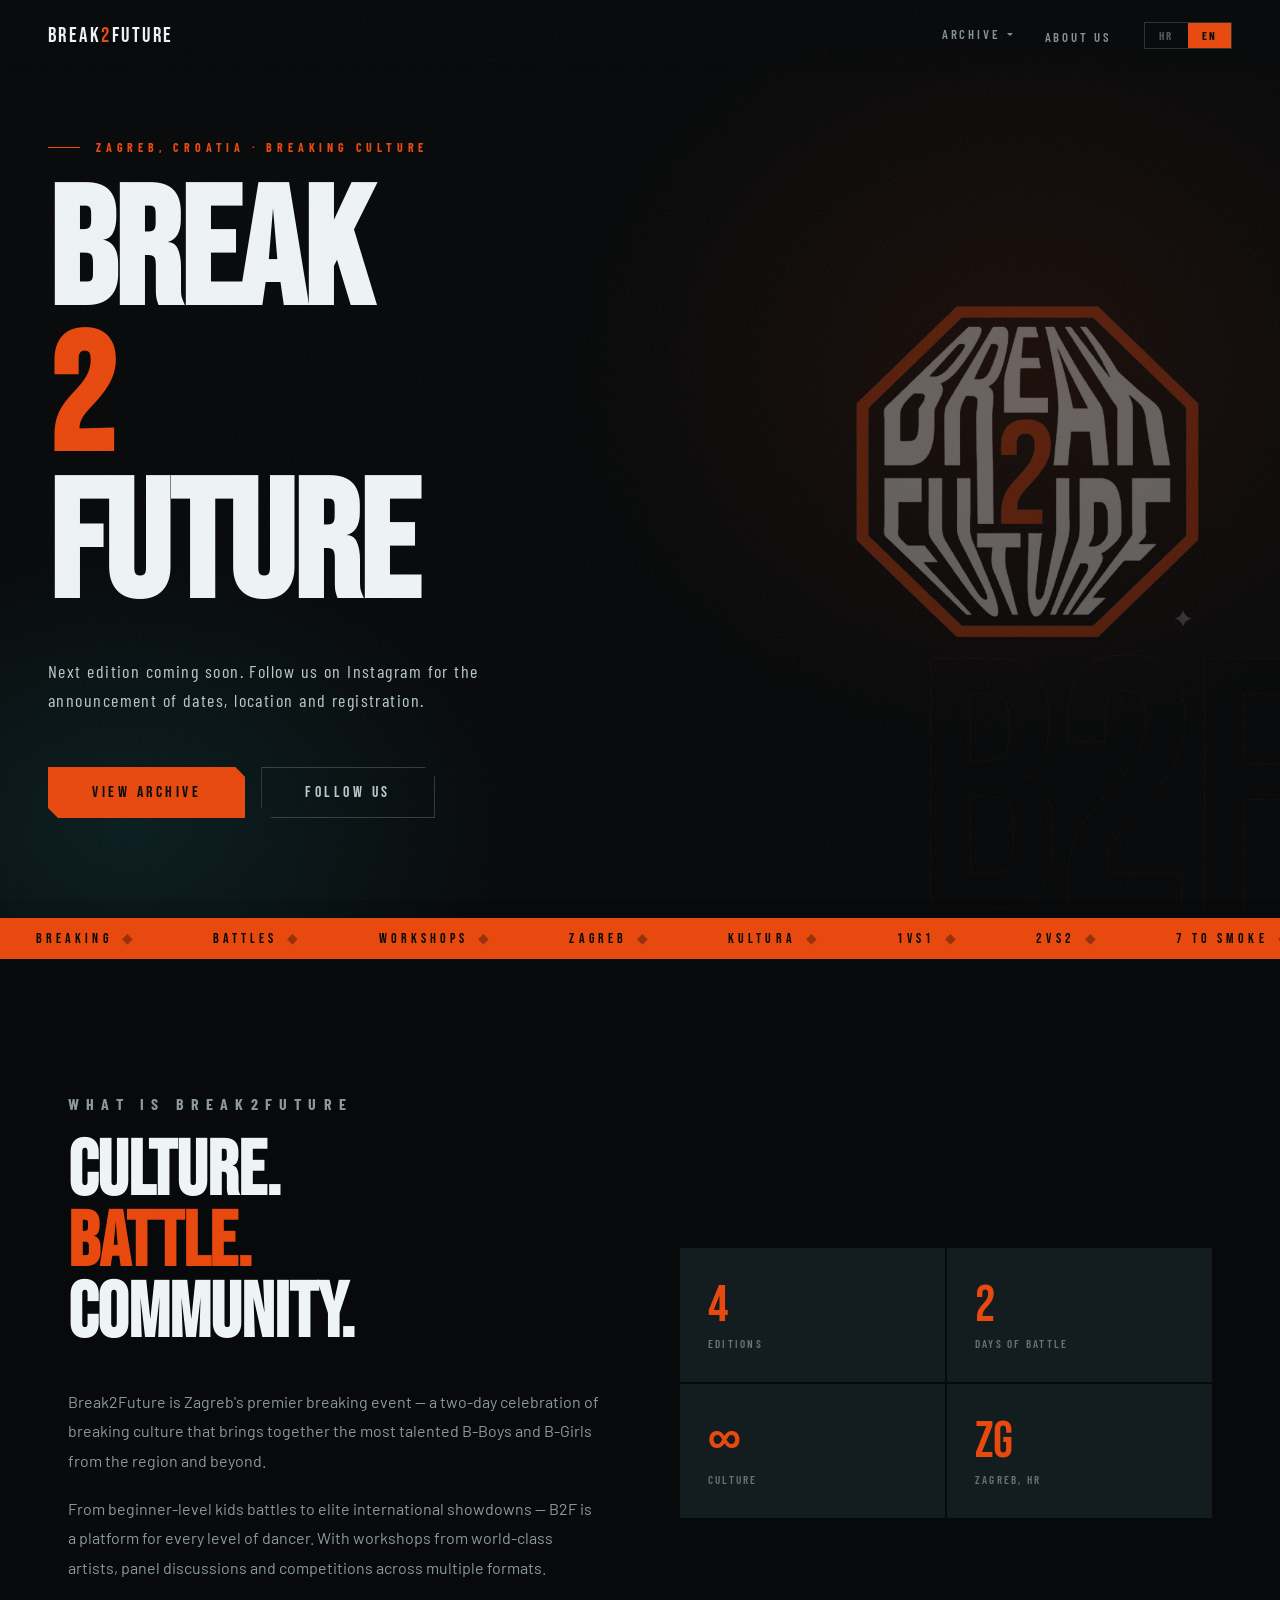
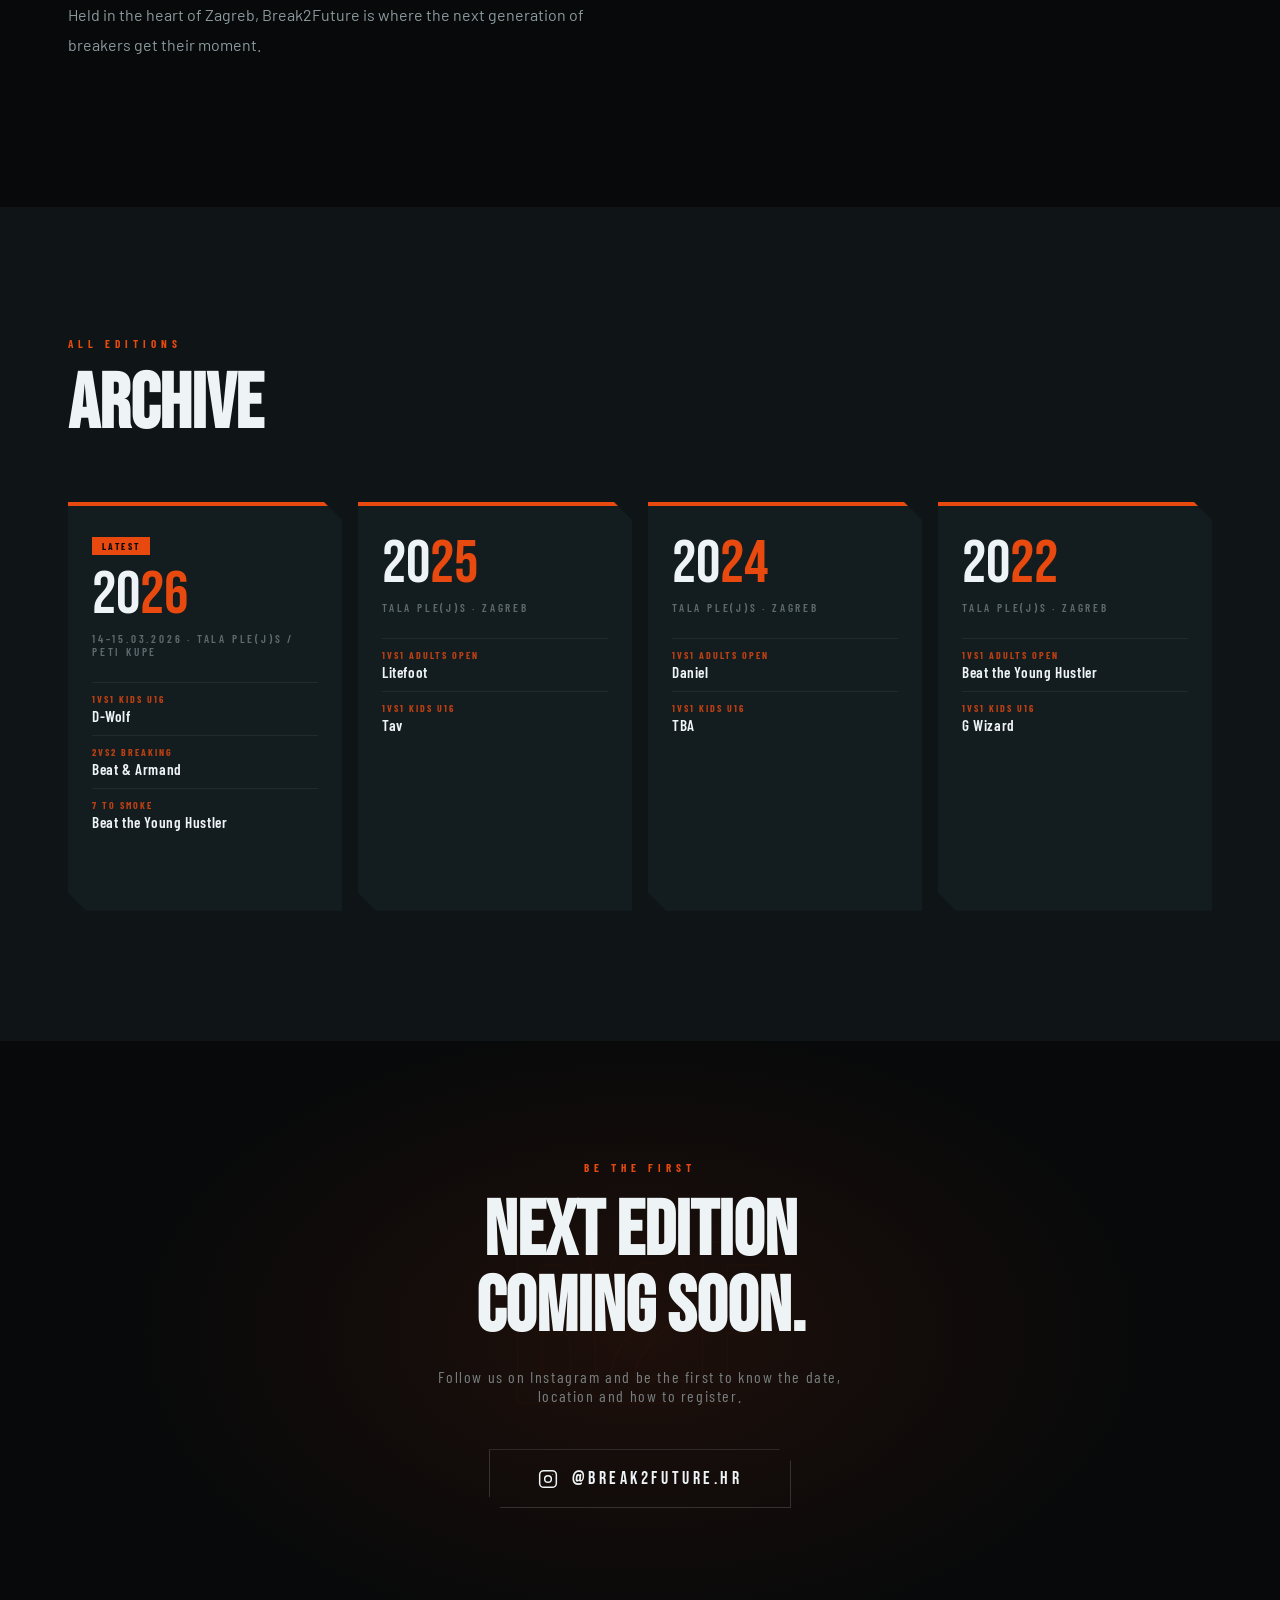
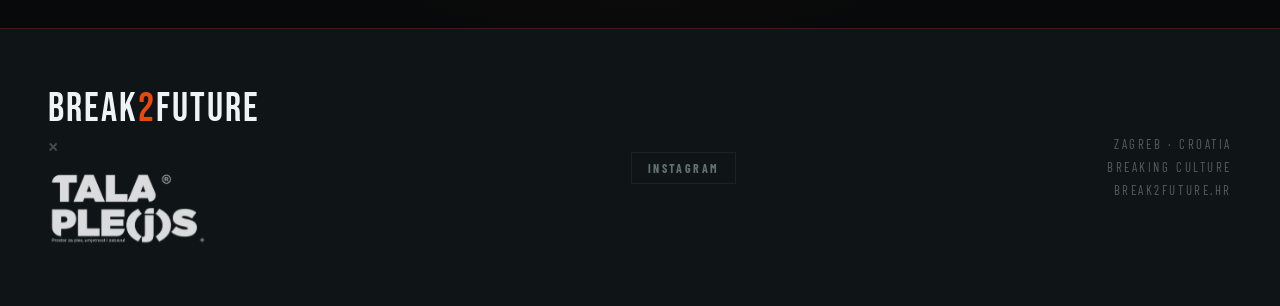
==== commit e4630691: "Update index archive: 2022 winners, venue on all cards, fix 2024 Add 2022 winners (Beat the Young Hu" ====
--- a/index.html
+++ b/index.html
@@ -736,7 +736,7 @@
         <div class="edition-body">
           <div class="badge-current" data-hr="Najnovije" data-en="Latest">Najnovije</div>
           <div class="edition-year">20<span>26</span></div>
-          <div class="edition-meta">14–15.03.2026 · Tala Ple(i)s / Peti Kupe</div>
+          <div class="edition-meta">14–15.03.2026 · Tala Ple(j)s / Peti Kupe</div>
           <div class="edition-winners">
             <div class="winner-row">
               <div class="winner-cat" data-hr="1VS1 Kids U16" data-en="1VS1 Kids U16">1VS1 Kids U16</div>
@@ -760,14 +760,14 @@
         <div class="edition-top"></div>
         <div class="edition-body">
           <div class="edition-year">20<span>25</span></div>
-          <div class="edition-meta" data-hr="Zagreb · Arhiva" data-en="Zagreb · Archive">Zagreb · Archive</div>
+          <div class="edition-meta">Tala Ple(j)s · Zagreb</div>
           <div class="edition-winners">
             <div class="winner-row">
-              <div class="winner-cat" data-hr="1VS1 Adults Open" data-en="1VS1 Adults Open">1VS1 Adults Open</div>
+              <div class="winner-cat">1VS1 Adults Open</div>
               <div class="winner-name">Litefoot</div>
             </div>
             <div class="winner-row">
-              <div class="winner-cat" data-hr="1VS1 Kids U16" data-en="1VS1 Kids U16">1VS1 Kids U16</div>
+              <div class="winner-cat">1VS1 Kids U16</div>
               <div class="winner-name">Tav</div>
             </div>
           </div>
@@ -780,15 +780,15 @@
         <div class="edition-top"></div>
         <div class="edition-body">
           <div class="edition-year">20<span>24</span></div>
-          <div class="edition-meta" data-hr="Zagreb · Arhiva" data-en="Zagreb · Archive">Zagreb · Archive</div>
+          <div class="edition-meta">Tala Ple(j)s · Zagreb</div>
           <div class="edition-winners">
             <div class="winner-row">
-              <div class="winner-cat" data-hr="1VS1 Adults Open" data-en="1VS1 Adults Open">1VS1 Adults Open</div>
+              <div class="winner-cat">1VS1 Adults Open</div>
               <div class="winner-name">Daniel</div>
             </div>
             <div class="winner-row">
-              <div class="winner-cat" data-hr="Runner-up" data-en="Runner-up">Runner-up</div>
-              <div class="winner-name">Djus</div>
+              <div class="winner-cat">1VS1 Kids U16</div>
+              <div class="winner-name">TBA</div>
             </div>
           </div>
           <div class="edition-cta" data-hr="Pogledaj izdanje" data-en="View edition">View edition</div>
@@ -800,11 +800,15 @@
         <div class="edition-top"></div>
         <div class="edition-body">
           <div class="edition-year">20<span>22</span></div>
-          <div class="edition-meta" data-hr="Zagreb · Arhiva" data-en="Zagreb · Archive">Zagreb · Archive</div>
+          <div class="edition-meta">Tala Ple(j)s · Zagreb</div>
           <div class="edition-winners">
             <div class="winner-row">
-              <div class="winner-cat" data-hr="Pobjednici" data-en="Winners">Winners</div>
-              <div class="winner-name" data-hr="Dodaj podatke →" data-en="Add data →">Add data →</div>
+              <div class="winner-cat">1VS1 Adults Open</div>
+              <div class="winner-name">Beat the Young Hustler</div>
+            </div>
+            <div class="winner-row">
+              <div class="winner-cat">1VS1 Kids U16</div>
+              <div class="winner-name">G Wizard</div>
             </div>
           </div>
           <div class="edition-cta" data-hr="Pogledaj izdanje" data-en="View edition">View edition</div>
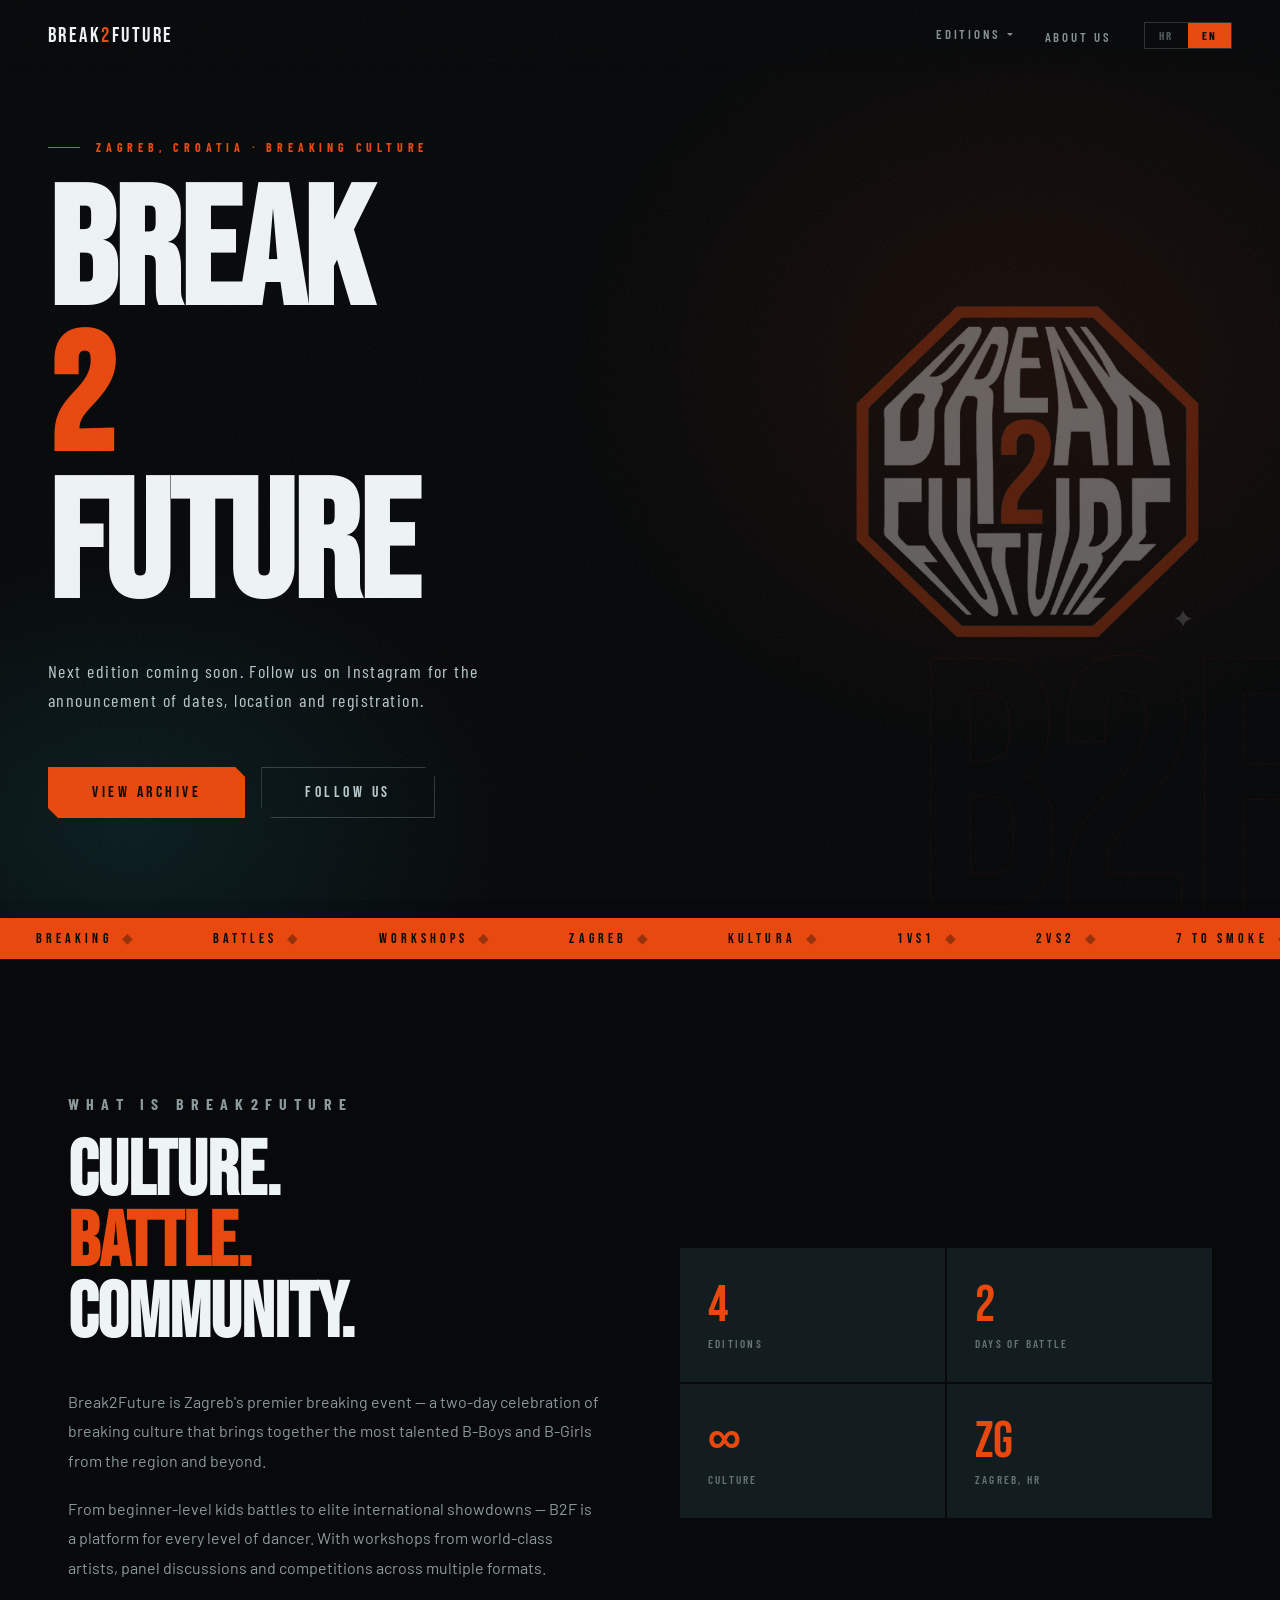
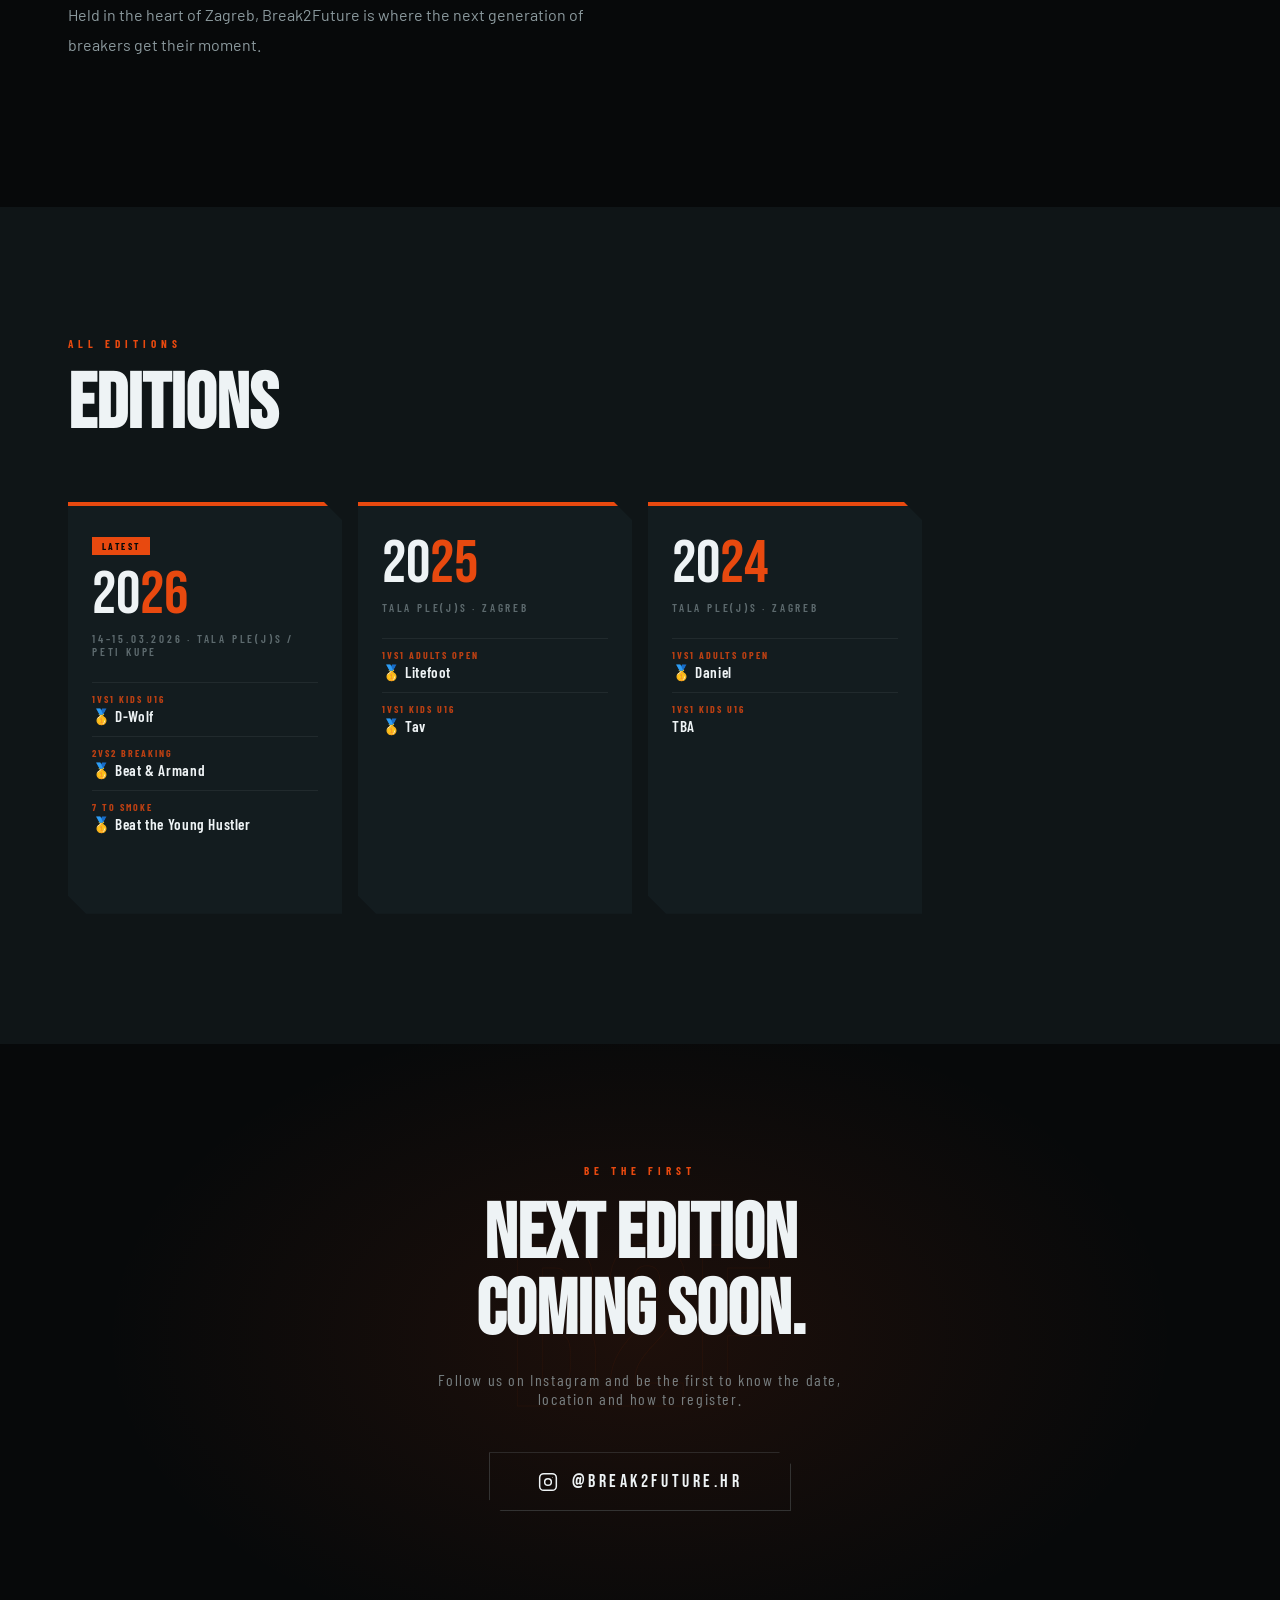
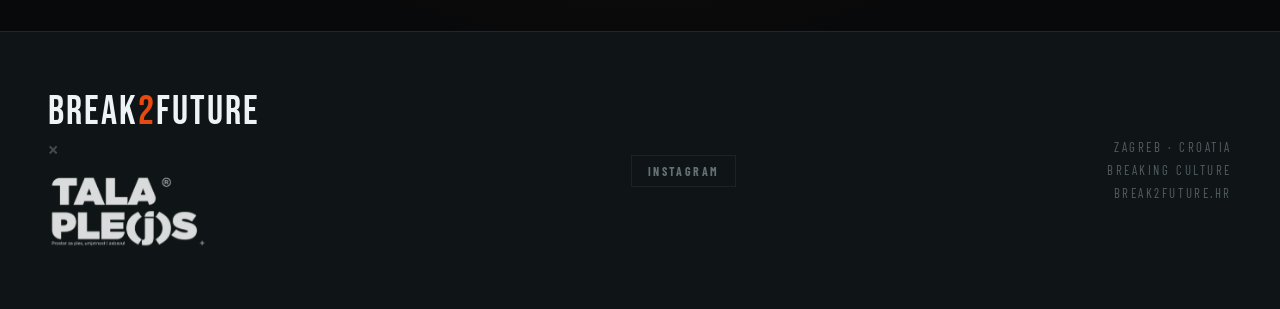
==== commit 27bbe490: "Add gold medals to winners, rename Archive→Editions, add 2024 to nav dropdown Co-Authored-By: Claude" ====
--- a/index.html
+++ b/index.html
@@ -620,7 +620,7 @@
   <div class="nav-right">
     <ul class="nav-links">
       <li class="nav-dropdown">
-        <a class="nav-dropdown-trigger" data-hr="Arhiva" data-en="Archive">Arhiva</a>
+        <a class="nav-dropdown-trigger" data-hr="Izdanja" data-en="Editions">Izdanja</a>
         <div class="nav-dropdown-menu">
           <a href="b2f-2026.html" class="nav-dropdown-item">
             <span class="nav-dropdown-item-year">2026</span>
@@ -629,6 +629,10 @@
           <div class="nav-dropdown-divider"></div>
           <a href="b2f-2025.html" class="nav-dropdown-item">
             <span class="nav-dropdown-item-year">2025</span>
+          </a>
+          <div class="nav-dropdown-divider"></div>
+          <a href="b2f-2024.html" class="nav-dropdown-item">
+            <span class="nav-dropdown-item-year">2024</span>
           </a>
           <div class="nav-dropdown-divider"></div>
           <a href="b2f-2022.html" class="nav-dropdown-item">
@@ -726,7 +730,7 @@
 <section class="archive-section" id="archive">
   <div class="archive-inner">
     <p class="section-label reveal" data-hr="Sva izdanja" data-en="All editions">Sva izdanja</p>
-    <h2 class="section-title reveal" data-hr="ARHIVA" data-en="ARCHIVE">ARHIVA</h2>
+    <h2 class="section-title reveal" data-hr="IZDANJA" data-en="EDITIONS">IZDANJA</h2>
 
     <div class="archive-grid">
 
@@ -740,15 +744,15 @@
           <div class="edition-winners">
             <div class="winner-row">
               <div class="winner-cat" data-hr="1VS1 Kids U16" data-en="1VS1 Kids U16">1VS1 Kids U16</div>
-              <div class="winner-name">D-Wolf</div>
+              <div class="winner-name">🥇 D-Wolf</div>
             </div>
             <div class="winner-row">
               <div class="winner-cat">2VS2 Breaking</div>
-              <div class="winner-name">Beat & Armand</div>
+              <div class="winner-name">🥇 Beat & Armand</div>
             </div>
             <div class="winner-row">
               <div class="winner-cat">7 to Smoke</div>
-              <div class="winner-name">Beat the Young Hustler</div>
+              <div class="winner-name">🥇 Beat the Young Hustler</div>
             </div>
           </div>
           <div class="edition-cta" data-hr="Pogledaj izdanje" data-en="View edition">Pogledaj izdanje</div>
@@ -764,11 +768,11 @@
           <div class="edition-winners">
             <div class="winner-row">
               <div class="winner-cat">1VS1 Adults Open</div>
-              <div class="winner-name">Litefoot</div>
+              <div class="winner-name">🥇 Litefoot</div>
             </div>
             <div class="winner-row">
               <div class="winner-cat">1VS1 Kids U16</div>
-              <div class="winner-name">Tav</div>
+              <div class="winner-name">🥇 Tav</div>
             </div>
           </div>
           <div class="edition-cta" data-hr="Pogledaj izdanje" data-en="View edition">View edition</div>
@@ -784,7 +788,7 @@
           <div class="edition-winners">
             <div class="winner-row">
               <div class="winner-cat">1VS1 Adults Open</div>
-              <div class="winner-name">Daniel</div>
+              <div class="winner-name">🥇 Daniel</div>
             </div>
             <div class="winner-row">
               <div class="winner-cat">1VS1 Kids U16</div>
@@ -804,11 +808,11 @@
           <div class="edition-winners">
             <div class="winner-row">
               <div class="winner-cat">1VS1 Adults Open</div>
-              <div class="winner-name">Beat the Young Hustler</div>
+              <div class="winner-name">🥇 Beat the Young Hustler</div>
             </div>
             <div class="winner-row">
               <div class="winner-cat">1VS1 Kids U16</div>
-              <div class="winner-name">G Wizard</div>
+              <div class="winner-name">🥇 G Wizard</div>
             </div>
           </div>
           <div class="edition-cta" data-hr="Pogledaj izdanje" data-en="View edition">View edition</div>
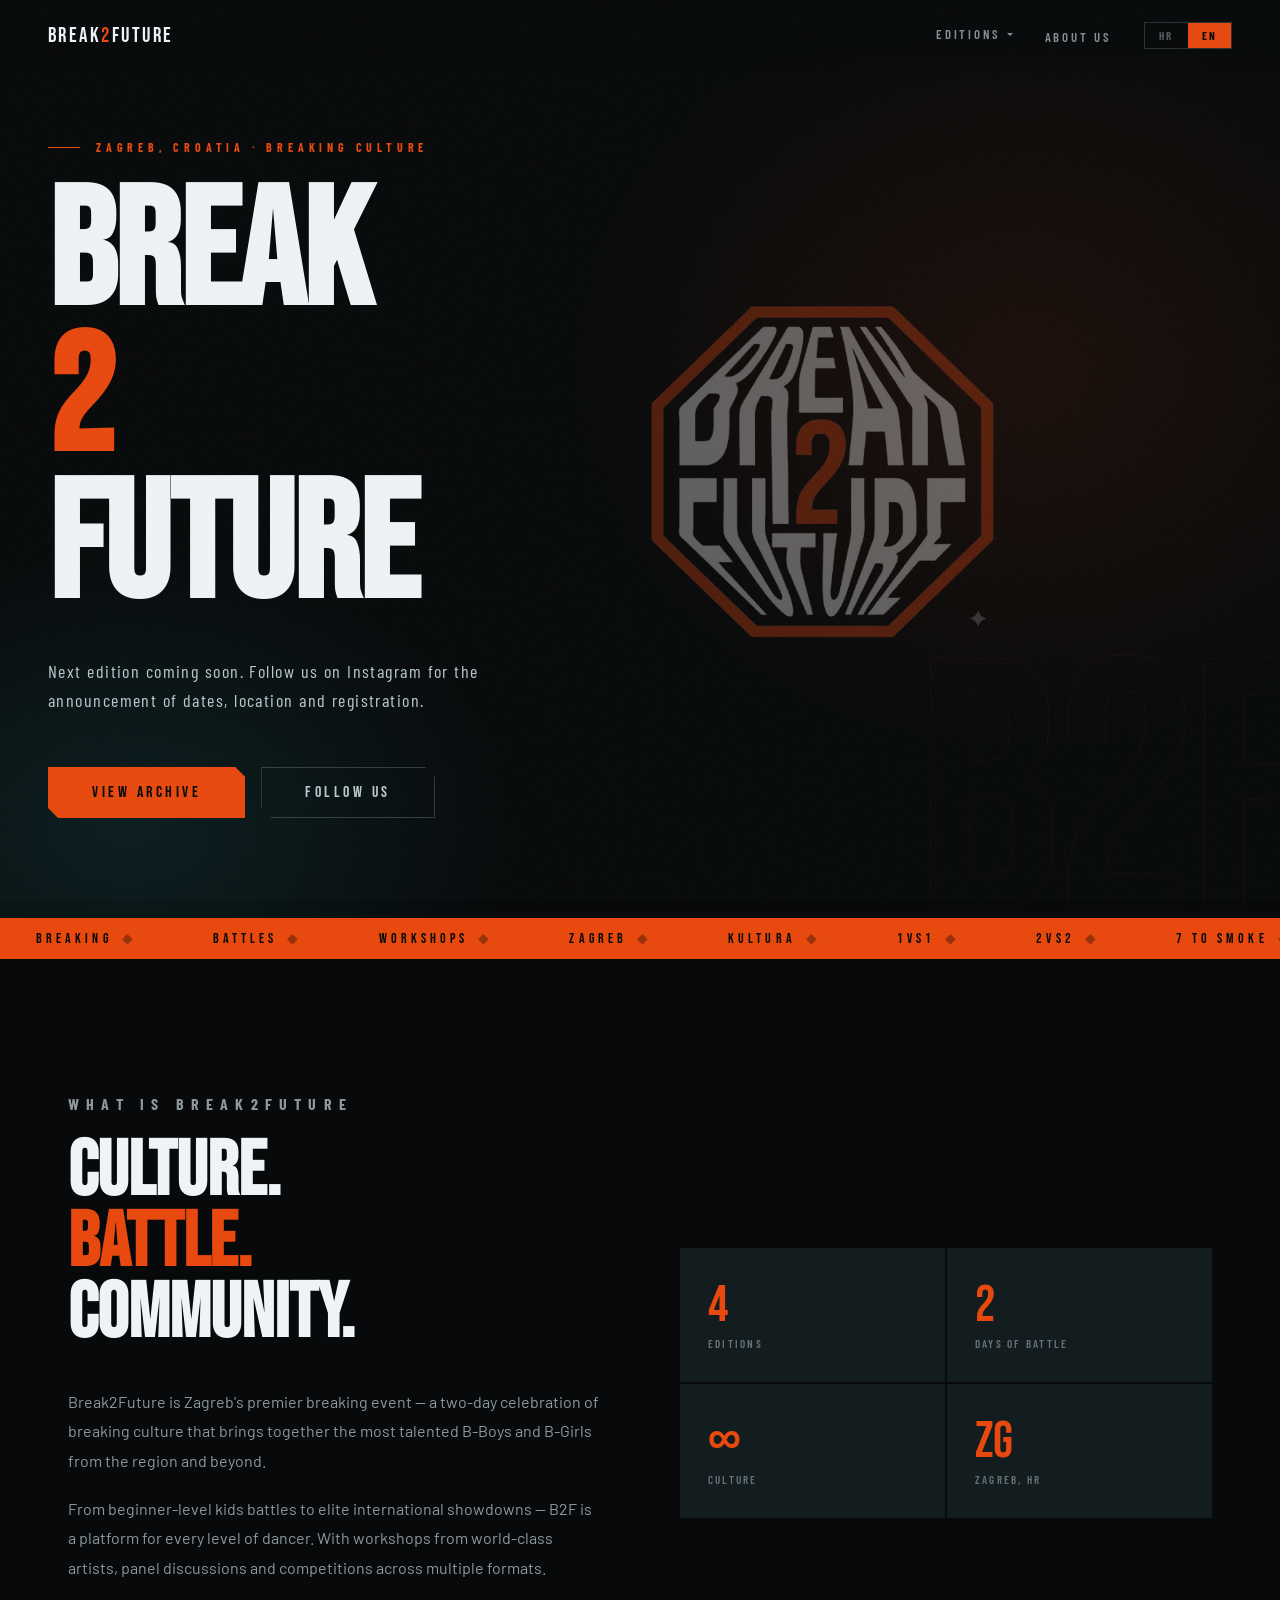
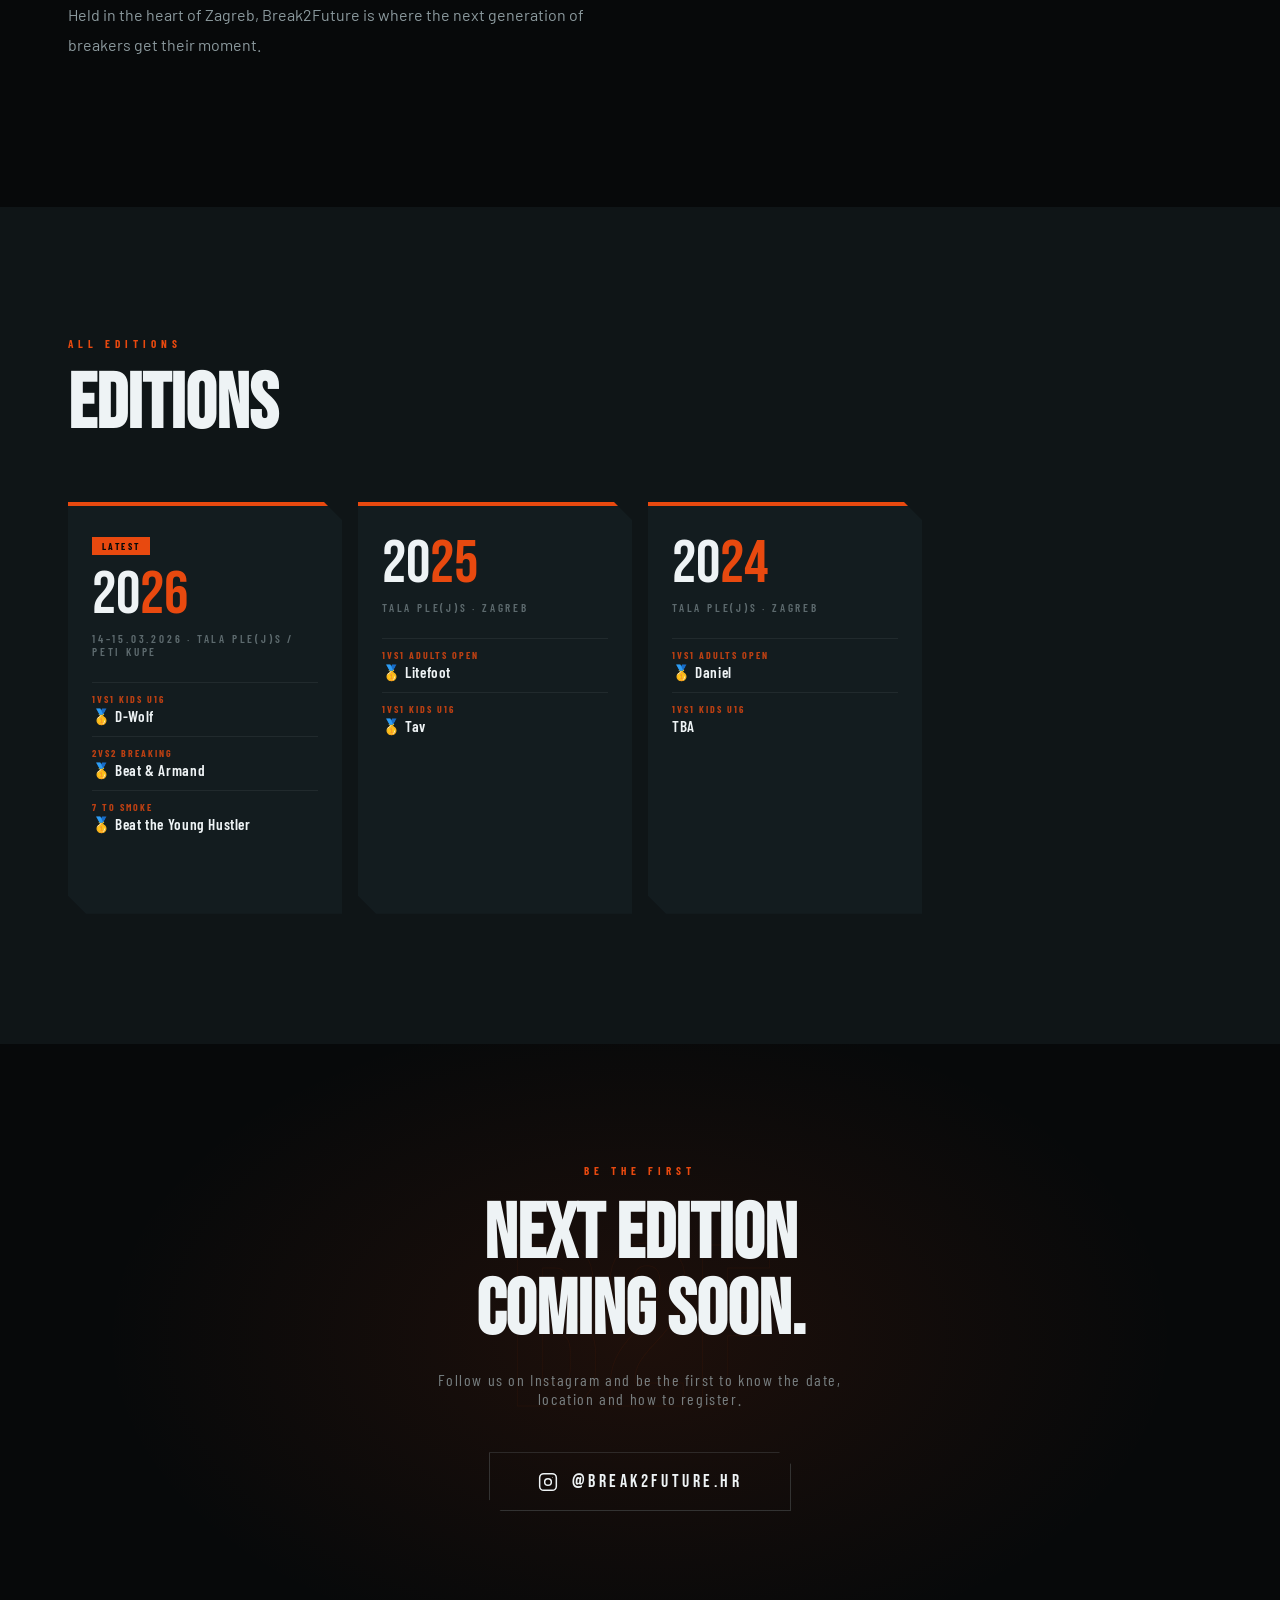
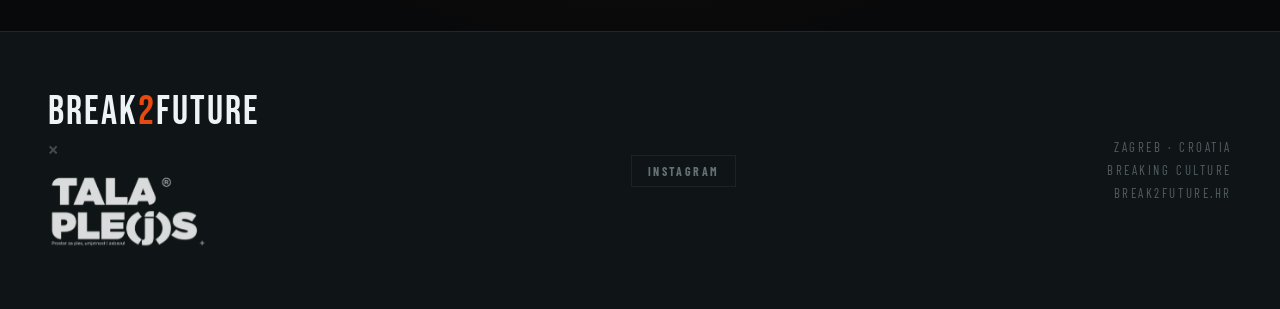
==== commit f13009a3: "Move hero logo closer to center (right: 6% → 22%) Co-Authored-By: Claude Sonnet 4.6 <noreply@anthrop" ====
--- a/index.html
+++ b/index.html
@@ -328,7 +328,7 @@
 
 /* Octagon deco */
 .hero-oct {
-  position: absolute; right: 6%; top: 50%;
+  position: absolute; right: 22%; top: 50%;
   transform: translateY(-50%);
   width: clamp(220px, 28vw, 440px); aspect-ratio: 1;
   opacity: 0.35; animation: fadeInLogo 2s ease both;
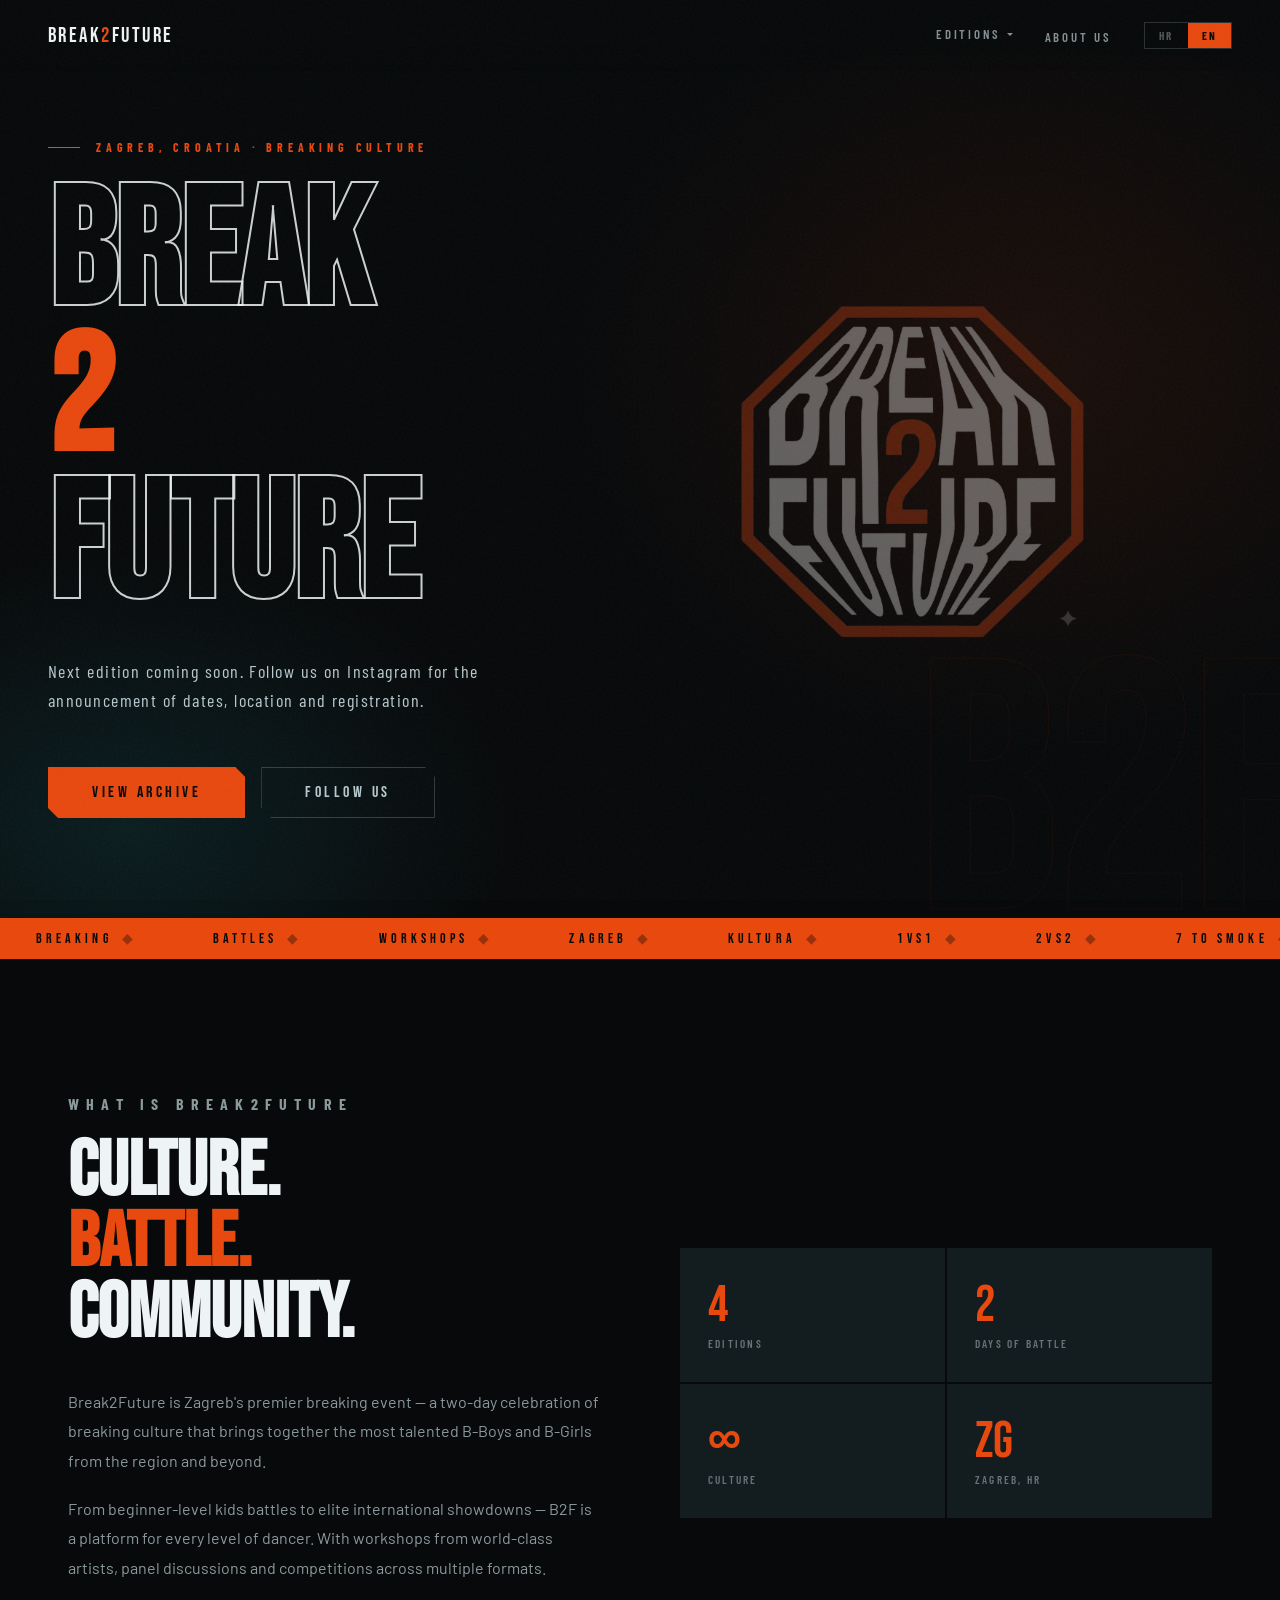
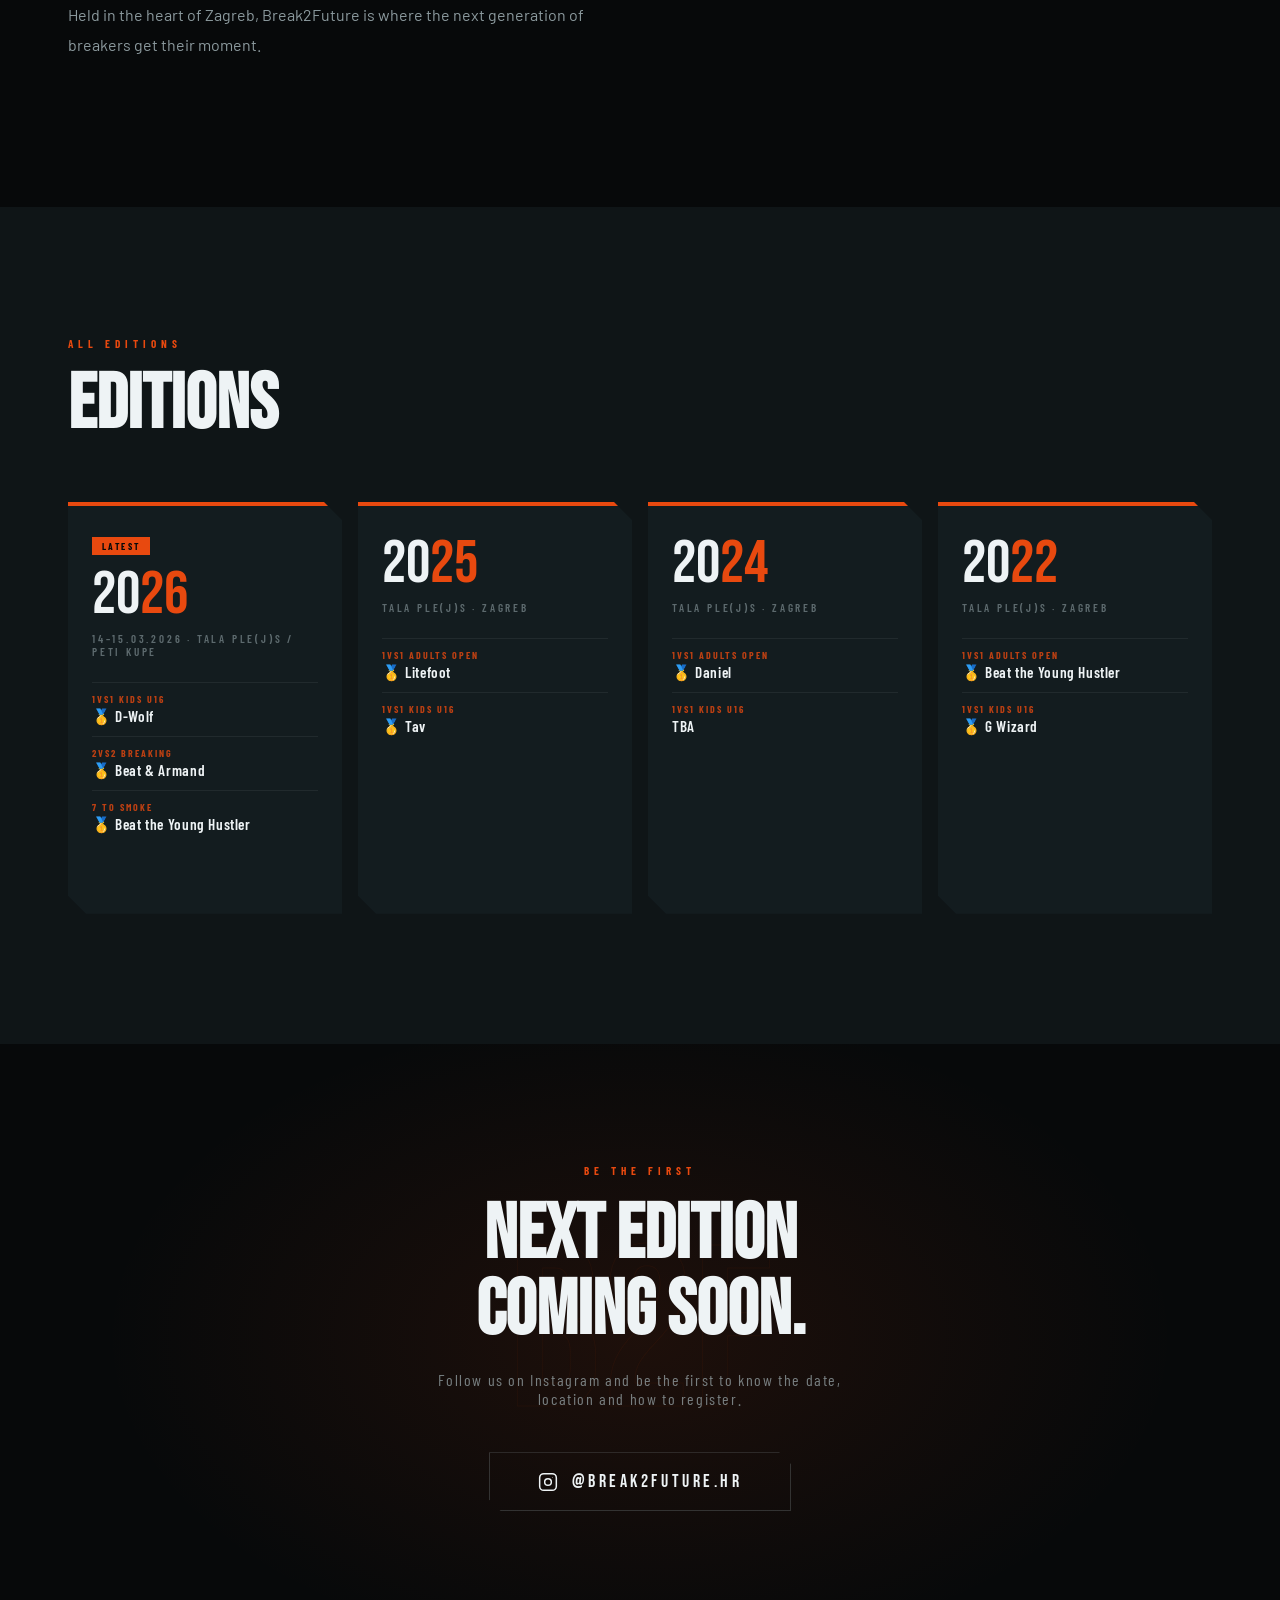
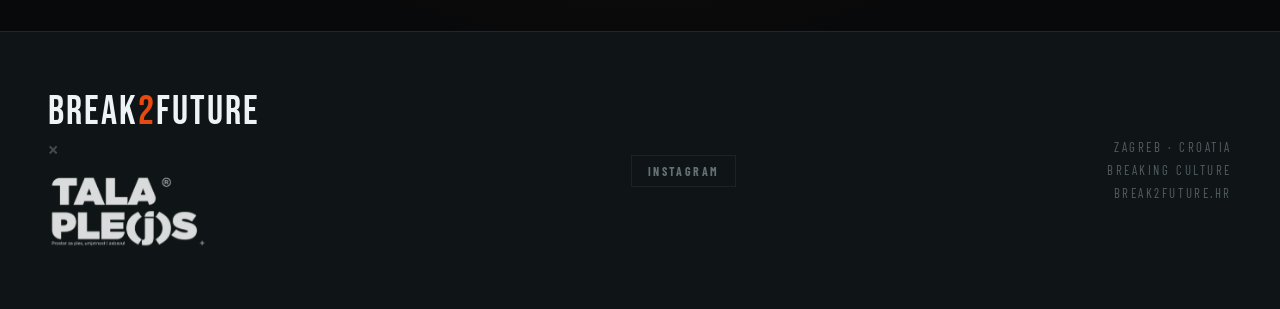
==== commit 10c1f5f7: "Adjust hero logo position to right: 15%; use outline style for BREAK/FUTURE Co-Authored-By: Claude S" ====
--- a/index.html
+++ b/index.html
@@ -328,7 +328,7 @@
 
 /* Octagon deco */
 .hero-oct {
-  position: absolute; right: 22%; top: 50%;
+  position: absolute; right: 15%; top: 50%;
   transform: translateY(-50%);
   width: clamp(220px, 28vw, 440px); aspect-ratio: 1;
   opacity: 0.35; animation: fadeInLogo 2s ease both;
@@ -918,9 +918,9 @@
         </span>
       </p>
       <h1 class="hero-title title-b2f">
-        <span class="line-solid">BREAK</span>
+        <span class="line-outline">BREAK</span>
         <span class="line-accent">2</span>
-        <span class="line-solid">FUTURE</span>
+        <span class="line-outline">FUTURE</span>
       </h1>
       <p class="hero-sub"
          data-hr="Sljedeće izdanje uskoro. Pratite nas na Instagramu za najavu datuma, lokacije i registracije."
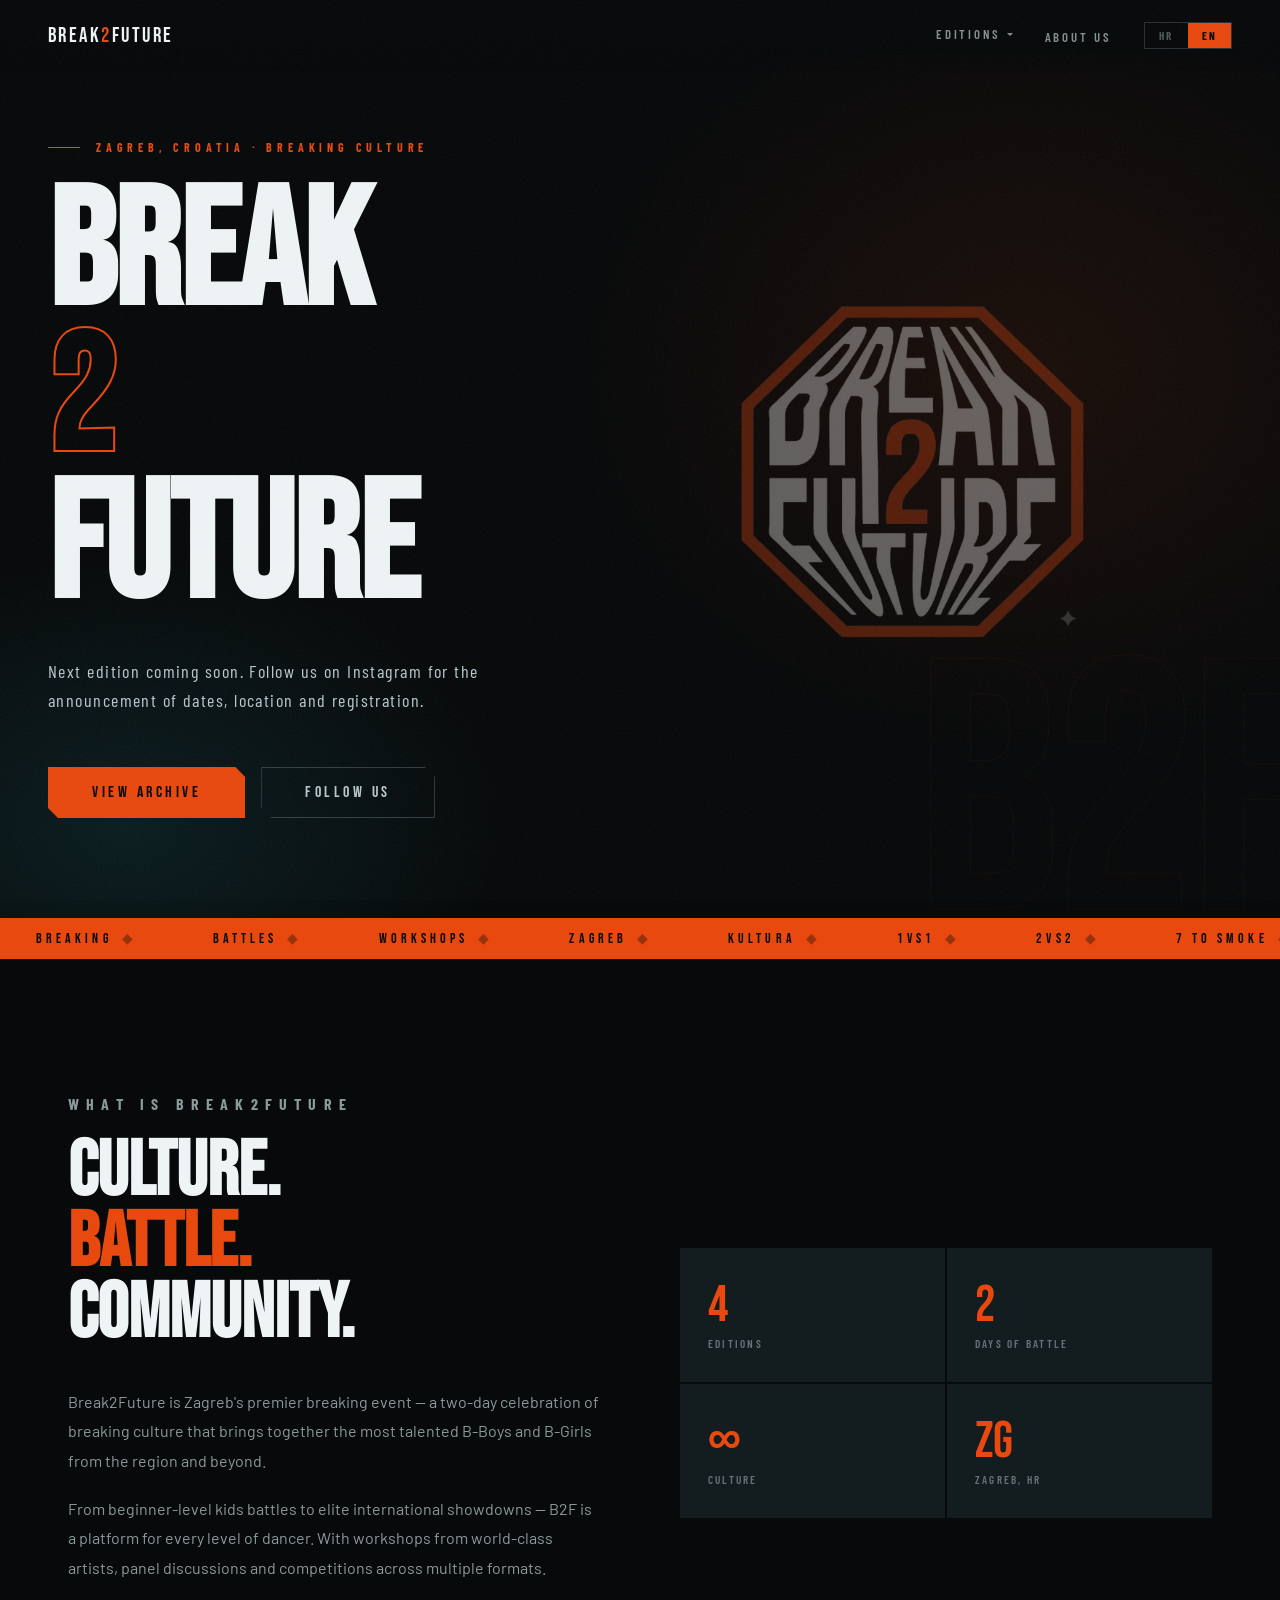
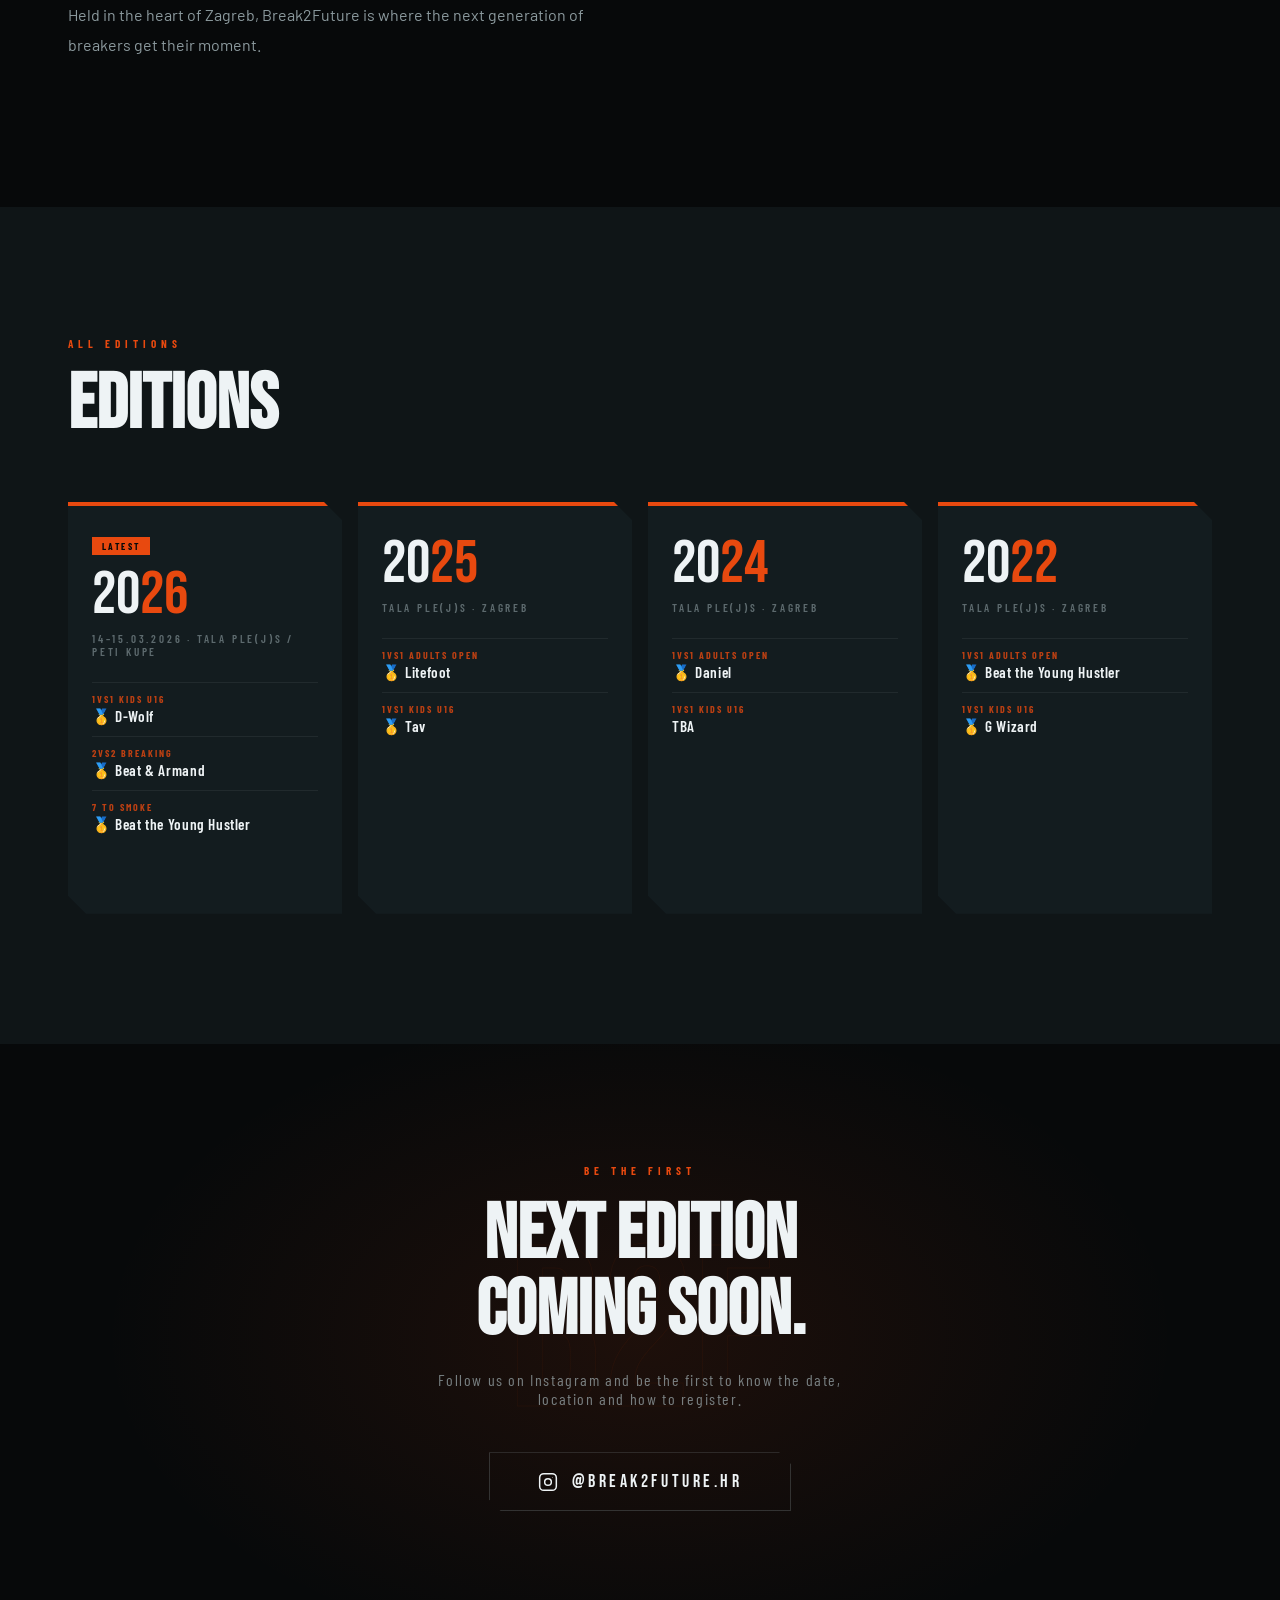
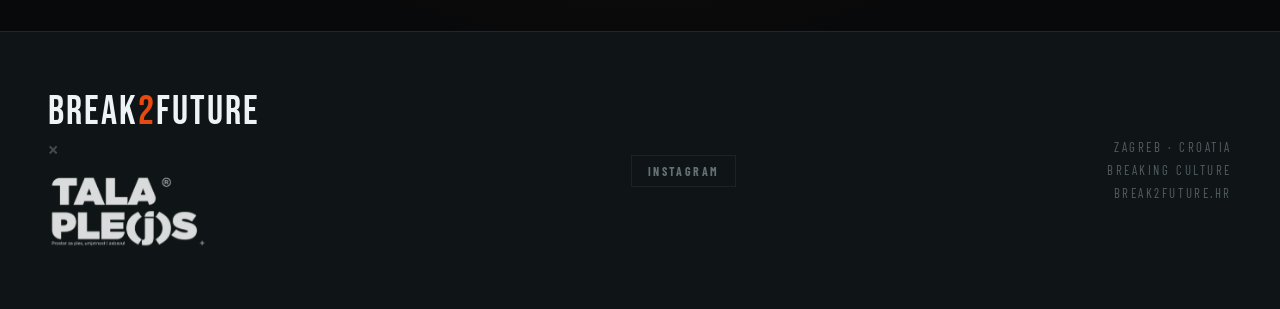
==== commit 5e8e6af0: "Fix hero title: BREAK/FUTURE solid white, 2 transparent with orange stroke Co-Authored-By: Claude So" ====
--- a/index.html
+++ b/index.html
@@ -245,6 +245,11 @@
 .hero-title .line-outline {
   display: block;
   -webkit-text-stroke: 2px rgba(238,243,245,0.85);
+  color: transparent;
+}
+.hero-title .line-outline-orange {
+  display: block;
+  -webkit-text-stroke: 2px var(--orange);
   color: transparent;
 }
 .hero-title .line-solid { display: block; color: var(--white); }
@@ -918,9 +923,9 @@
         </span>
       </p>
       <h1 class="hero-title title-b2f">
-        <span class="line-outline">BREAK</span>
-        <span class="line-accent">2</span>
-        <span class="line-outline">FUTURE</span>
+        <span class="line-solid">BREAK</span>
+        <span class="line-outline-orange">2</span>
+        <span class="line-solid">FUTURE</span>
       </h1>
       <p class="hero-sub"
          data-hr="Sljedeće izdanje uskoro. Pratite nas na Instagramu za najavu datuma, lokacije i registracije."
